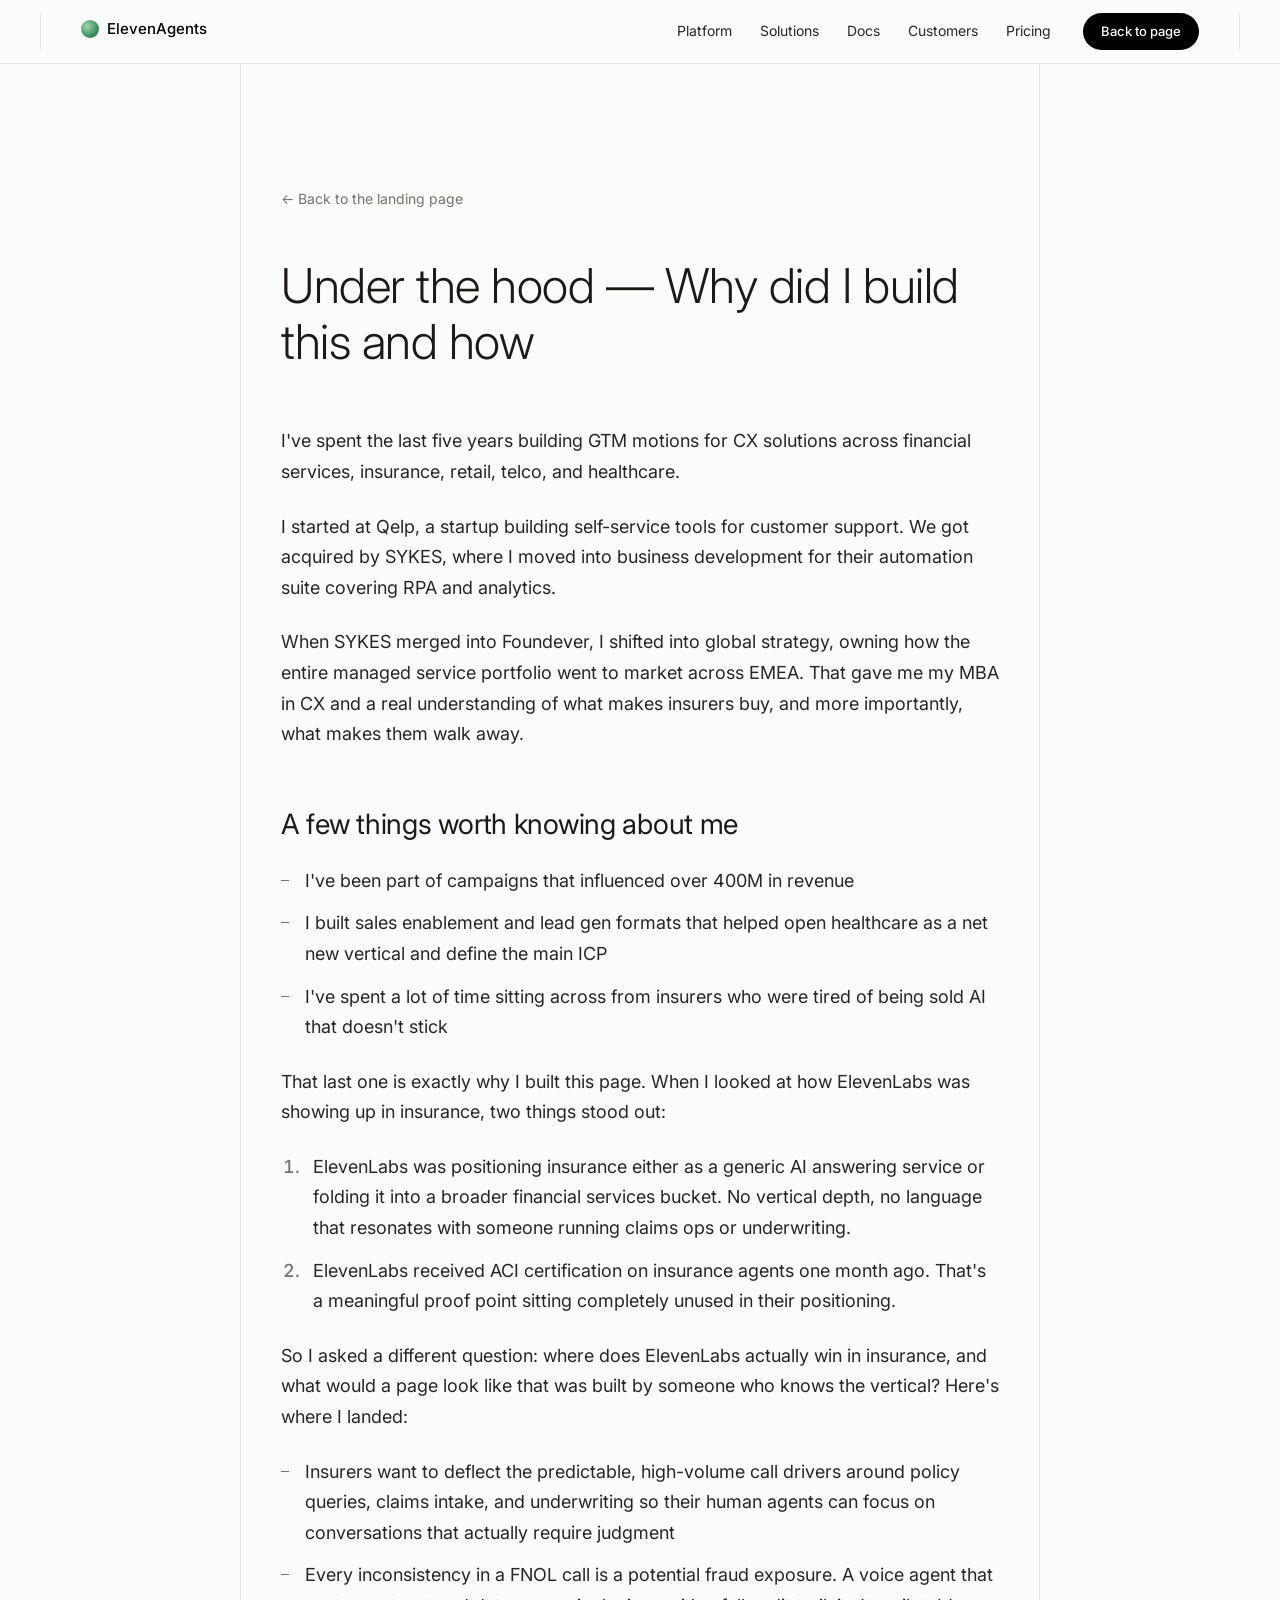
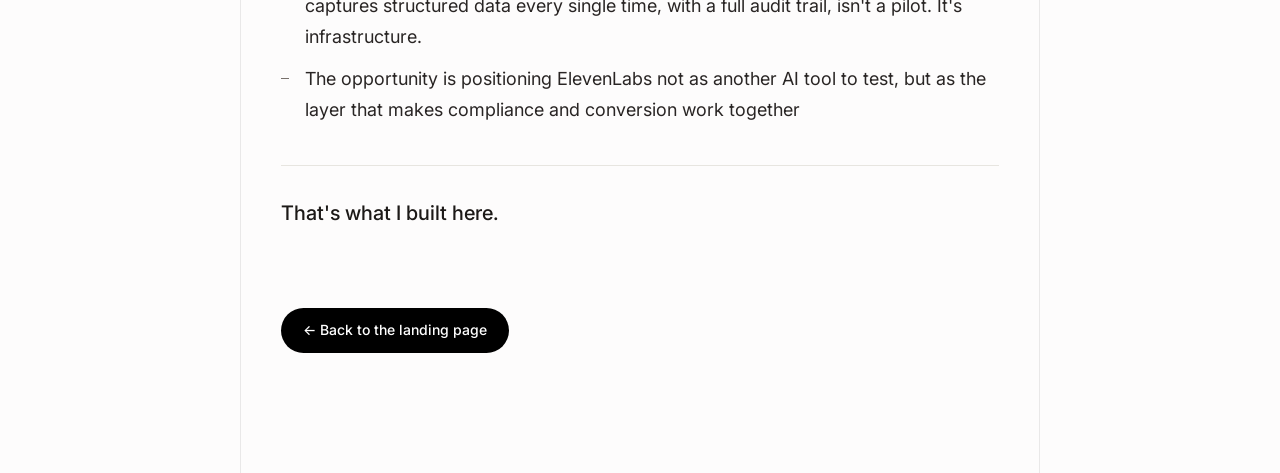
==== under-the-hood.html @ 71e11a0e "Add "See how I built this" CTA and under-the-hood article page - New hero widget CTA linking to unde" ====
<!DOCTYPE html>
<html lang="en">
<head>
  <meta charset="UTF-8">
  <meta name="viewport" content="width=device-width, initial-scale=1.0">
  <title>Under the hood — Why did I build this and how</title>
  <meta name="description" content="Why I built an ElevenLabs landing page for insurance, and what I learned after five years selling CX solutions to carriers.">
  <link rel="preconnect" href="https://fonts.googleapis.com">
  <link rel="preconnect" href="https://fonts.gstatic.com" crossorigin>
  <link href="https://fonts.googleapis.com/css2?family=Inter:wght@400;500;600;700&display=swap" rel="stylesheet">
  <style>
    @font-face { font-family: Waldenburg; src: url("https://eleven-public-cdn.elevenlabs.io/marketing_website/_next/static/chunks/src/app/_ui/fonts/waldenburg/KMR-Waldenburg-Buch-latin.1f7863d3c4317f3d.woff2") format("woff2"); font-weight: 300; font-style: normal; font-display: swap; }
    @font-face { font-family: Waldenburg; src: url("https://eleven-public-cdn.elevenlabs.io/marketing_website/_next/static/chunks/src/app/_ui/fonts/waldenburg/KMR-Waldenburg-Normal-latin.47fcefe5bf77b4e5.woff2") format("woff2"); font-weight: 400; font-style: normal; font-display: swap; }
    @font-face { font-family: Waldenburg; src: url("https://eleven-public-cdn.elevenlabs.io/marketing_website/_next/static/chunks/src/app/_ui/fonts/waldenburg/KMR-Waldenburg-Fett-latin.e6b0db8ee0a63897.woff2") format("woff2"); font-weight: 700; font-style: normal; font-display: swap; }
  </style>
  <link rel="stylesheet" href="styles.css">
</head>
<body>

  <!-- ===== HEADER ===== -->
  <header class="site-header">
    <div class="container">
      <div class="header-left">
        <a href="index.html" class="logo">
          <span class="logo-dot"></span>
          ElevenAgents
        </a>
      </div>
      <div class="header-right">
        <nav class="nav-links">
          <a href="index.html#value-props">Platform</a>
          <a href="index.html#workflows">Solutions</a>
          <a href="index.html#security">Docs</a>
          <a href="index.html#faq">Customers</a>
          <a href="index.html#get-started">Pricing</a>
        </nav>
        <a href="index.html" class="btn btn-primary btn-nav">Back to page</a>
      </div>
    </div>
  </header>

  <!-- ===== ARTICLE ===== -->
  <section class="article-section">
    <div class="container">
      <a href="index.html" class="article-back">← Back to the landing page</a>
      <h1 class="article-title">Under the hood — Why did I build this and how</h1>

      <div class="article-body">
        <p>I've spent the last five years building GTM motions for CX solutions across financial services, insurance, retail, telco, and healthcare.</p>

        <p>I started at Qelp, a startup building self-service tools for customer support. We got acquired by SYKES, where I moved into business development for their automation suite covering RPA and analytics.</p>

        <p>When SYKES merged into Foundever, I shifted into global strategy, owning how the entire managed service portfolio went to market across EMEA. That gave me my MBA in CX and a real understanding of what makes insurers buy, and more importantly, what makes them walk away.</p>

        <h2 class="article-h2">A few things worth knowing about me</h2>

        <ul class="article-list">
          <li>I've been part of campaigns that influenced over 400M in revenue</li>
          <li>I built sales enablement and lead gen formats that helped open healthcare as a net new vertical and define the main ICP</li>
          <li>I've spent a lot of time sitting across from insurers who were tired of being sold AI that doesn't stick</li>
        </ul>

        <p>That last one is exactly why I built this page. When I looked at how ElevenLabs was showing up in insurance, two things stood out:</p>

        <ol class="article-list article-list-ordered">
          <li>ElevenLabs was positioning insurance either as a generic AI answering service or folding it into a broader financial services bucket. No vertical depth, no language that resonates with someone running claims ops or underwriting.</li>
          <li>ElevenLabs received ACI certification on insurance agents one month ago. That's a meaningful proof point sitting completely unused in their positioning.</li>
        </ol>

        <p>So I asked a different question: where does ElevenLabs actually win in insurance, and what would a page look like that was built by someone who knows the vertical? Here's where I landed:</p>

        <ul class="article-list">
          <li>Insurers want to deflect the predictable, high-volume call drivers around policy queries, claims intake, and underwriting so their human agents can focus on conversations that actually require judgment</li>
          <li>Every inconsistency in a FNOL call is a potential fraud exposure. A voice agent that captures structured data every single time, with a full audit trail, isn't a pilot. It's infrastructure.</li>
          <li>The opportunity is positioning ElevenLabs not as another AI tool to test, but as the layer that makes compliance and conversion work together</li>
        </ul>

        <p class="article-closer">That's what I built here.</p>
      </div>

      <div class="article-footer-cta">
        <a href="index.html" class="btn btn-primary">← Back to the landing page</a>
      </div>
    </div>
  </section>

</body>
</html>
---- styles.css ----
/* ===== ELEVENLABS DESIGN TOKENS ===== */
:root {
  --el-black: #000000;
  --el-white: #FFFFFF;
  --el-eggshell: #FDFCFC;
  --el-beige: #F5F1EA;
  --el-beige-2: #EDE8DE;
  --el-gray-50: #FAFAFA;
  --el-gray-100: #F5F5F5;
  --el-gray-200: #E7E5E0;
  --el-gray-300: #D4D4D0;
  --el-gray-400: #A8A29E;
  --el-gray-500: #78716C;
  --el-gray-600: #57534E;
  --el-gray-700: #44403C;
  --el-gray-800: #292524;
  --el-gray-900: #1C1917;
  --el-border: #E7E5E0;
  --el-radius-sm: 8px;
  --el-radius-md: 12px;
  --el-radius-lg: 20px;
  --el-radius-pill: 9999px;
  --el-max-width: 1200px;
  --el-font: 'Inter', system-ui, -apple-system, sans-serif;
  --el-font-heading: 'Waldenburg', 'Inter', system-ui, sans-serif;
  --el-placeholder-bg: rgba(255, 220, 50, 0.28);
}

/* ===== RESET & BASE ===== */
*, *::before, *::after { box-sizing: border-box; margin: 0; padding: 0; }
html { scroll-behavior: smooth; }

body {
  font-family: var(--el-font);
  font-size: 18px;
  line-height: 1.6;
  font-weight: 400;
  color: var(--el-gray-900);
  background: var(--el-eggshell);
  -webkit-font-smoothing: antialiased;
  -moz-osx-font-smoothing: grayscale;
  position: relative;
}

img { max-width: 100%; display: block; }
a { color: inherit; text-decoration: none; }
ul { list-style: none; }

.container {
  max-width: var(--el-max-width);
  margin: 0 auto;
  padding: 0 40px;
  border-left: 1px solid rgba(0, 0, 0, 0.08);
  border-right: 1px solid rgba(0, 0, 0, 0.08);
}

/* ===== PLACEHOLDER MARKERS ===== */
.placeholder {
  background: var(--el-placeholder-bg);
  border-radius: 2px;
  padding: 0 3px;
}

/* ===== TYPOGRAPHY ===== */
h1, h2 {
  font-family: var(--el-font-heading);
  color: var(--el-gray-900);
  letter-spacing: -0.01em;
}
h1 { font-size: 36px; line-height: 42px; font-weight: 300; }
h2 { font-size: 36px; line-height: 42px; font-weight: 300; }
h3 { font-family: var(--el-font); font-size: 17px; font-weight: 500; line-height: 24px; color: var(--el-gray-900); }
h4 { font-family: var(--el-font); font-size: 16px; font-weight: 500; line-height: 22px; color: var(--el-gray-900); }

.section-label {
  display: block;
  font-size: 14px;
  font-weight: 400;
  color: var(--el-gray-500);
  margin-bottom: 24px;
}

/* ===== SPLIT HEADERS (heading left / description right) ===== */
.split-header {
  display: grid;
  grid-template-columns: 1fr 1fr;
  gap: 64px;
  align-items: start;
  margin-bottom: 64px;
}
.split-header h2 { max-width: 520px; }
.split-header p {
  font-size: 15px;
  line-height: 22px;
  color: var(--el-gray-600);
  max-width: 440px;
  padding-top: 12px;
}

/* ===== DIVIDERS ===== */
.divider {
  height: 1px;
  background: var(--el-border);
  margin: 0 calc(50% - 50vw) 48px;
  width: 100vw;
}
.divider-bottom {
  margin: 48px calc(50% - 50vw) 0;
}

/* ===== THREE-COLUMN WITH VERTICAL DIVIDERS ===== */
.three-col-dividers {
  display: grid;
  grid-template-columns: repeat(3, 1fr);
  gap: 0;
  position: relative;
}
.three-col-dividers .col-item {
  padding: 0 40px;
  position: relative;
}
.three-col-dividers .col-item:first-child { padding-left: 0; }
.three-col-dividers .col-item:last-child { padding-right: 0; }
.three-col-dividers .col-item + .col-item::before {
  content: '';
  position: absolute;
  left: 0;
  top: 0;
  bottom: 0;
  width: 1px;
  background: var(--el-border);
}
.col-icon {
  width: 56px;
  height: 56px;
  border: 1px solid var(--el-border);
  border-radius: 10px;
  display: flex;
  align-items: center;
  justify-content: center;
  margin-bottom: 80px;
  background: var(--el-white);
}
.col-icon svg { width: 26px; height: 26px; color: var(--el-gray-800); }
.col-item h3 { margin-bottom: 10px; }
.col-item p {
  font-size: 14px;
  line-height: 21px;
  color: var(--el-gray-500);
  max-width: 280px;
}

/* ===== BUTTONS ===== */
.btn {
  display: inline-flex;
  align-items: center;
  justify-content: center;
  gap: 8px;
  font-family: var(--el-font);
  font-size: 14px;
  font-weight: 500;
  border: none;
  border-radius: var(--el-radius-pill);
  padding: 11px 22px;
  cursor: pointer;
  transition: all 0.2s ease;
  white-space: nowrap;
}
.btn-primary { background: var(--el-black); color: var(--el-white); }
.btn-primary:hover { background: var(--el-gray-800); }
.btn-outline {
  background: transparent;
  color: var(--el-gray-900);
  border: 1px solid var(--el-gray-300);
}
.btn-outline:hover { border-color: var(--el-gray-900); }
.btn-nav { padding: 8px 18px; font-size: 13px; }

/* ===== HEADER / NAV ===== */
.site-header {
  position: sticky;
  top: 0;
  z-index: 100;
  height: 64px;
  background: rgba(253, 252, 252, 0.85);
  backdrop-filter: blur(16px);
  -webkit-backdrop-filter: blur(16px);
  border-bottom: 1px solid var(--el-border);
  display: flex;
  align-items: center;
}
.site-header .container {
  display: flex;
  align-items: center;
  justify-content: space-between;
  width: 100%;
}
.logo {
  display: inline-flex;
  align-items: center;
  gap: 8px;
  font-family: var(--el-font);
  font-size: 15px;
  font-weight: 500;
  color: var(--el-black);
}
.logo-dot {
  width: 18px;
  height: 18px;
  border-radius: 50%;
  background: radial-gradient(circle at 35% 35%, #a5d6a7 0%, #4c9f70 50%, #1b5e20 100%);
  display: inline-block;
}
.header-right {
  display: flex;
  align-items: center;
  gap: 32px;
}
.nav-links { display: flex; gap: 28px; }
.nav-links a {
  font-size: 14px;
  font-weight: 400;
  color: var(--el-gray-800);
  transition: color 0.2s;
}
.nav-links a:hover { color: var(--el-black); }

/* ===== HERO ===== */
.hero {
  background: var(--el-eggshell);
  overflow: hidden;
  position: relative;
}
.hero > .container { padding-top: 120px; padding-bottom: 96px; }
.hero-inner {
  display: grid;
  grid-template-columns: 1fr 1fr;
  gap: 0;
  align-items: stretch;
  min-height: 560px;
}
.hero-content {
  display: flex;
  flex-direction: column;
  justify-content: flex-end;
  padding: 60px 48px 60px 0;
  max-width: 560px;
}
.hero h1 { margin-bottom: 16px; }
.hero p {
  font-size: 16px;
  line-height: 1.6;
  color: var(--el-gray-900);
  margin-bottom: 28px;
  max-width: 440px;
}
.hero-ctas { display: flex; gap: 10px; }

/* Hero visual panel with beige bg */
.hero-visual {
  background: var(--el-beige);
  border-radius: 0;
  margin-left: 0;
  display: flex;
  align-items: center;
  justify-content: flex-end;
  position: relative;
}
.hero-widget {
  display: flex;
  flex-direction: column;
  align-items: center;
  gap: 32px;
  width: 100%;
  padding: 40px;
}
.widget-toggle {
  display: inline-flex;
  background: rgba(255,255,255,0.5);
  border-radius: var(--el-radius-pill);
  padding: 4px;
  align-self: center;
}
.toggle-option {
  padding: 6px 18px;
  font-size: 13px;
  font-weight: 500;
  color: var(--el-gray-600);
  border-radius: var(--el-radius-pill);
  cursor: pointer;
}
.toggle-option.active {
  background: var(--el-white);
  color: var(--el-black);
  box-shadow: 0 1px 3px rgba(0,0,0,0.08);
}

/* Animated sphere */
.sphere {
  width: 280px;
  height: 280px;
  border-radius: 50%;
  background: radial-gradient(circle at 30% 30%,
    #b3e5fc 0%,
    #4fc3f7 15%,
    #4dabf5 30%,
    #388e7f 50%,
    #2e7d32 70%,
    #1b4620 100%
  );
  box-shadow:
    0 10px 60px rgba(46, 125, 50, 0.15),
    inset 0 -16px 40px rgba(0,0,0,0.2);
  animation: sphere-float 6s ease-in-out infinite;
  position: relative;
}
.sphere.small { width: 100px; height: 100px; }
.sphere::after {
  content: '';
  position: absolute;
  top: 12%;
  left: 18%;
  width: 32%;
  height: 22%;
  background: radial-gradient(ellipse, rgba(255,255,255,0.45) 0%, transparent 70%);
  border-radius: 50%;
  transform: rotate(-20deg);
}
@keyframes sphere-float {
  0%, 100% { transform: translateY(0); }
  50% { transform: translateY(-10px); }
}

.widget-actions {
  display: flex;
  gap: 32px;
}
.widget-cta {
  margin-top: 8px;
  background: rgba(255, 255, 255, 0.85);
  backdrop-filter: blur(8px);
  -webkit-backdrop-filter: blur(8px);
  border: 1px solid rgba(0, 0, 0, 0.08);
  color: var(--el-gray-900);
  font-size: 13px;
  font-weight: 500;
  padding: 10px 20px;
  transition: background 0.2s, transform 0.15s;
}
.widget-cta:hover {
  background: var(--el-white);
  transform: translateY(-1px);
}

/* ===== ARTICLE PAGE ===== */
.article-section {
  background: var(--el-eggshell);
}
.article-section > .container {
  padding-top: 120px;
  padding-bottom: 120px;
  max-width: 800px;
}
.article-back {
  display: inline-block;
  font-size: 14px;
  color: var(--el-gray-500);
  margin-bottom: 48px;
  transition: color 0.2s;
}
.article-back:hover { color: var(--el-gray-900); }
.article-title {
  font-size: 48px;
  line-height: 56px;
  font-weight: 300;
  letter-spacing: -0.01em;
  margin-bottom: 56px;
  max-width: 720px;
}
.article-body {
  font-size: 18px;
  line-height: 1.7;
  color: var(--el-gray-800);
}
.article-body p {
  margin-bottom: 24px;
}
.article-h2 {
  font-size: 28px;
  line-height: 36px;
  font-weight: 400;
  margin-top: 56px;
  margin-bottom: 24px;
  color: var(--el-gray-900);
}
.article-list {
  margin: 0 0 24px;
  padding-left: 24px;
}
.article-list li {
  margin-bottom: 12px;
  position: relative;
  padding-left: 4px;
}
.article-list:not(.article-list-ordered) {
  list-style: none;
  padding-left: 0;
}
.article-list:not(.article-list-ordered) li {
  padding-left: 24px;
}
.article-list:not(.article-list-ordered) li::before {
  content: '';
  position: absolute;
  left: 0;
  top: 14px;
  width: 8px;
  height: 1px;
  background: var(--el-gray-500);
}
.article-list-ordered {
  list-style: decimal;
  padding-left: 24px;
}
.article-list-ordered li {
  padding-left: 8px;
}
.article-list-ordered li::marker {
  color: var(--el-gray-500);
  font-weight: 500;
}
.article-closer {
  font-size: 20px;
  line-height: 30px;
  color: var(--el-gray-900);
  font-weight: 500;
  margin-top: 40px;
  padding-top: 32px;
  border-top: 1px solid var(--el-border);
}
.article-footer-cta {
  margin-top: 80px;
  display: flex;
  justify-content: flex-start;
}

@media (max-width: 768px) {
  .article-section > .container { padding-top: 64px; padding-bottom: 64px; }
  .article-title { font-size: 32px; line-height: 38px; margin-bottom: 32px; }
  .article-body { font-size: 16px; }
  .article-h2 { font-size: 22px; line-height: 28px; margin-top: 40px; }
}
.widget-action {
  display: flex;
  flex-direction: column;
  align-items: center;
  gap: 6px;
  font-size: 12px;
  color: var(--el-gray-700);
}
.widget-action-icon {
  width: 44px;
  height: 44px;
  border-radius: 50%;
  background: var(--el-black);
  color: var(--el-white);
  display: flex;
  align-items: center;
  justify-content: center;
}
.widget-action-icon svg { width: 18px; height: 18px; }
.widget-action-icon.outline {
  background: var(--el-white);
  color: var(--el-black);
  border: 1px solid var(--el-gray-300);
}

/* ===== HERO TABS ===== */
.hero-tabs {
  display: flex;
  justify-content: center;
  gap: 32px;
  padding: 32px 0 8px;
  border-top: 1px solid var(--el-border);
  margin-top: 40px;
}
.hero-tab {
  font-size: 13px;
  font-weight: 500;
  color: var(--el-gray-500);
  padding: 6px 4px;
  border-bottom: 1px solid transparent;
  transition: all 0.2s;
}
.hero-tab.active,
.hero-tab:hover {
  color: var(--el-gray-900);
  border-bottom-color: var(--el-gray-900);
}

/* ===== 4-COLUMN PLATFORM GRID ===== */
.four-col-grid {
  display: grid;
  grid-template-columns: repeat(4, 1fr);
  gap: 0;
  position: relative;
}
.four-col-grid .col-item {
  padding: 32px 28px 0 28px;
  position: relative;
}
.four-col-grid .col-item:first-child { padding-left: 0; }
.four-col-grid .col-item:last-child { padding-right: 0; }
.four-col-grid .col-item::before {
  content: '';
  position: absolute;
  top: 0;
  left: 0;
  right: 0;
  height: 1px;
  background: var(--el-gray-900);
}
.four-col-grid .col-item:first-child::before { left: 0; }
.four-col-grid .col-item:last-child::before { right: 0; }
.four-col-grid .col-item h3 { margin-bottom: 10px; font-size: 16px; }
.four-col-grid .col-item p {
  font-size: 13px;
  line-height: 20px;
  color: var(--el-gray-500);
  max-width: none;
}
.platform-cards .col-item p { max-width: none; font-size: 14px; line-height: 22px; }
.platform-cards .col-item h3 { font-size: 18px; }
.platform-cards.four-col-grid { grid-template-columns: repeat(3, 1fr); }

/* ===== LOGO BAR ===== */
.logo-bar {
  background: var(--el-eggshell);
}
.logo-bar > .container { padding-top: 80px; padding-bottom: 80px; }
.logo-bar-inner {
  display: grid;
  grid-template-columns: repeat(auto-fit, minmax(180px, 1fr));
  gap: 16px;
  align-items: center;
}
.logo-placeholder {
  min-width: 180px;
  height: 48px;
  background: transparent;
  display: flex;
  align-items: center;
  justify-content: center;
  font-size: 12px;
  color: var(--el-gray-400);
  font-weight: 500;
  letter-spacing: 0.08em;
  text-transform: uppercase;
}
.logo-placeholder img {
  max-height: 32px;
  width: auto;
  filter: grayscale(100%) opacity(0.55);
}

/* ===== VALUE PROPS ===== */
.value-props {
  background: var(--el-eggshell);
}
.value-props > .container { padding-top: 100px; padding-bottom: 100px; }
.value-props .split-header h2 {
  font-size: 36px;
  line-height: 42px;
}

/* ===== CONVERSATIONAL AGENTS ===== */
.agents {
  background: var(--el-eggshell);
}
.agents > .container { padding-top: 100px; padding-bottom: 100px; }
.agents .split-header { margin-bottom: 80px; }

.agents-inner {
  display: grid;
  grid-template-columns: 1fr 1fr;
  gap: 64px;
  align-items: start;
}
.agents-tabs { display: flex; flex-direction: column; gap: 4px; }
.agent-tab {
  padding: 14px 0;
  cursor: pointer;
  transition: all 0.2s;
}
.agent-tab h4 {
  color: var(--el-gray-400);
  transition: color 0.2s;
  font-weight: 500;
  font-size: 17px;
}
.agent-tab.active h4 { color: var(--el-gray-900); }
.agent-tab-body {
  max-height: 0;
  overflow: hidden;
  opacity: 0;
  transition: max-height 0.4s ease, opacity 0.3s ease, margin 0.3s ease;
}
.agent-tab.active .agent-tab-body {
  max-height: 200px;
  opacity: 1;
  margin-top: 10px;
}
.agent-tab-body p {
  font-size: 14px;
  line-height: 21px;
  color: var(--el-gray-500);
  max-width: 380px;
}

.agents-visual {
  background: var(--el-beige);
  border-radius: var(--el-radius-lg);
  padding: 40px;
  min-height: 420px;
  display: flex;
  align-items: flex-start;
  justify-content: center;
}

/* Chat mockup */
.chat-mockup {
  background: var(--el-white);
  border-radius: 20px;
  padding: 28px 24px;
  width: 100%;
  max-width: 360px;
  box-shadow: 0 1px 2px rgba(0,0,0,0.04);
  display: flex;
  flex-direction: column;
  gap: 14px;
}
.chat-mockup.small { max-width: 100%; padding: 24px 20px; gap: 12px; }
.chat-panel { display: none; flex-direction: column; gap: 14px; }
.chat-panel.active { display: flex; }
.chat-header {
  display: flex;
  align-items: center;
  gap: 12px;
  margin-bottom: 8px;
}
.chat-avatar {
  width: 28px;
  height: 28px;
  border-radius: 50%;
  background: radial-gradient(circle at 35% 35%, #a5d6a7 0%, #4c9f70 50%, #1b5e20 100%);
}
.chat-name {
  font-size: 14px;
  font-weight: 500;
  color: var(--el-gray-900);
}
.chat-bubble {
  font-size: 14px;
  line-height: 20px;
  padding: 12px 16px;
  border-radius: 16px;
  max-width: 85%;
}
.chat-bubble.agent {
  background: var(--el-beige);
  color: var(--el-gray-900);
}
.chat-bubble.user {
  background: var(--el-gray-100);
  color: var(--el-gray-900);
  margin-left: auto;
}
.chat-status {
  display: inline-flex;
  align-items: center;
  gap: 6px;
  font-size: 12px;
  color: var(--el-gray-600);
  background: var(--el-beige);
  padding: 6px 12px;
  border-radius: var(--el-radius-pill);
  margin-top: 4px;
}

/* ===== STATS STRIP ===== */
.stats-strip {
  text-align: center;
  background: var(--el-eggshell);
}
.stats-strip > .container { padding-top: 120px; padding-bottom: 120px; }
.stats-number {
  font-family: var(--el-font-heading);
  font-size: 224px;
  font-weight: 500;
  line-height: 1;
  margin: 0;
  letter-spacing: -0.02em;
  background-image: linear-gradient(rgb(235, 229, 231) 7%, rgba(235, 229, 231, 0.2) 100%);
  -webkit-background-clip: text;
  background-clip: text;
  -webkit-text-fill-color: transparent;
  color: transparent;
}
.stats-strip .stats-label {
  font-family: var(--el-font-heading);
  font-size: 36px;
  font-weight: 300;
  line-height: 43px;
  letter-spacing: -0.01em;
  text-transform: none;
  color: #000;
  margin: -56px auto 0;
  max-width: 576px;
  position: relative;
}

/* ===== PLATFORM SECTION ===== */
.platform {
  background: var(--el-eggshell);
}
.platform > .container { padding-top: 100px; padding-bottom: 100px; }
.platform-visual {
  margin-bottom: 48px;
}
.platform-frame {
  position: relative;
  border-radius: 24px;
  background: var(--el-beige);
  padding: 40px 40px 0;
  overflow: hidden;
  aspect-ratio: 11 / 6;
  box-shadow: inset 0 0 0 1px rgba(0,0,0,.06);
}
.visual-placeholder {
  font-size: 14px;
  color: var(--el-gray-400);
  font-weight: 500;
}

/* ===== WORKFLOW & VOICE CLUSTERS ===== */
.workflows, .voice-capabilities {
  background: var(--el-eggshell);
}
.workflows > .container,
.voice-capabilities > .container { padding-top: 100px; padding-bottom: 100px; }

/* ===== SECURITY ===== */
.security {
  background: var(--el-eggshell);
}
.security > .container { padding-top: 100px; padding-bottom: 100px; }
.security h2 { max-width: 540px; margin-bottom: 56px; }
.security-heading-box {
  margin-bottom: 80px;
}
.security-heading-box h2 {
  max-width: 640px;
  margin: 0;
}
.security-inner {
  display: grid;
  grid-template-columns: 1fr 1fr;
  gap: 64px;
  align-items: start;
}
.security-content { display: flex; flex-direction: column; gap: 0; }
.security-item {
  border-top: 1px solid var(--el-border);
  padding: 20px 0;
  cursor: pointer;
}
.security-item:last-child { border-bottom: 1px solid var(--el-border); }
.security-item-header {
  display: flex;
  align-items: center;
  gap: 10px;
}
.security-item-header svg { color: var(--el-gray-700); flex-shrink: 0; }
.security-item-body {
  max-height: 0;
  overflow: hidden;
  opacity: 0;
  transition: max-height 0.3s ease, opacity 0.3s ease, margin 0.3s ease;
}
.security-item.active .security-item-body {
  max-height: 200px;
  opacity: 1;
  margin-top: 12px;
}
.security-item-body p {
  font-size: 14px;
  line-height: 21px;
  color: var(--el-gray-500);
  padding-left: 28px;
}
.security-badges {
  display: grid;
  grid-template-columns: 1fr 1fr;
  gap: 24px;
}
.badge-item {
  background: var(--el-beige);
  border-radius: var(--el-radius-md);
  padding: 40px 20px;
  display: flex;
  flex-direction: column;
  align-items: center;
  justify-content: center;
  gap: 16px;
  aspect-ratio: 1;
}
.badge-icon {
  width: 64px;
  height: 64px;
  display: flex;
  align-items: center;
  justify-content: center;
}
.badge-icon svg { width: 100%; height: 100%; color: var(--el-gray-600); }
.badge-item span {
  font-size: 12px;
  color: var(--el-gray-500);
  font-weight: 400;
}

/* ===== GET STARTED ===== */
.get-started {
  background: var(--el-eggshell);
}
.get-started > .container { padding-top: 96px; padding-bottom: 96px; }
.get-started h2 { margin-bottom: 64px; text-align: center; }
.cta-split {
  display: grid;
  grid-template-columns: 1fr 1px 1fr;
  gap: 0;
  text-align: left;
  position: relative;
}
.cta-split::before {
  content: '';
  grid-column: 2;
  grid-row: 1;
  background: rgba(0, 0, 0, 0.05);
  justify-self: stretch;
}
.cta-col {
  padding: 48px;
  text-align: left;
  display: flex;
  flex-direction: column;
  align-items: flex-start;
}
.cta-col:first-child { grid-column: 1; padding-left: 0; }
.cta-col:last-child { grid-column: 3; padding-right: 0; }
.cta-col h3 { font-size: 20px; font-weight: 500; margin-bottom: 8px; color: #000; }
.cta-col > p {
  font-size: 16px;
  line-height: 1.6;
  color: var(--el-gray-600);
  margin-bottom: 24px;
  max-width: 420px;
}
.cta-buttons { display: flex; gap: 10px; }
.cta-visual { margin-top: 40px; }
.code-mockup {
  background: var(--el-white);
  border-radius: var(--el-radius-md);
  padding: 24px;
  font-family: 'SF Mono', Menlo, monospace;
  font-size: 12px;
  line-height: 18px;
  color: var(--el-gray-700);
  border: 1px solid var(--el-border);
  overflow-x: auto;
}
.code-kw { color: #c084fc; }
.code-str { color: #f472b6; }
.code-fn { color: #60a5fa; }

/* ===== FAQ ===== */
.faq {
  background: var(--el-eggshell);
}
.faq > .container { padding-top: 100px; padding-bottom: 100px; }
.faq h2 { margin-bottom: 56px; }
.faq-list { }
.faq-item { }
.faq-question {
  display: flex;
  align-items: center;
  justify-content: space-between;
  padding: 22px 0;
  cursor: pointer;
  transition: color 0.2s;
  gap: 16px;
  border-bottom: 1px dashed var(--el-border);
}
.faq-question:hover { color: var(--el-black); }
.faq-question h4 {
  font-weight: 400;
  font-size: 15px;
  color: var(--el-gray-900);
  flex: 1;
}
.faq-toggle {
  font-size: 18px;
  color: var(--el-gray-600);
  width: 24px;
  text-align: center;
  flex-shrink: 0;
  transition: transform 0.3s ease;
  display: inline-block;
}
.faq-item.active .faq-toggle { transform: rotate(45deg); }
.faq-answer {
  max-height: 0;
  overflow: hidden;
  opacity: 0;
  transition: max-height 0.4s ease, opacity 0.3s ease, padding 0.3s ease;
}
.faq-item.active .faq-answer { max-height: 300px; opacity: 1; padding: 16px 0 20px; }
.faq-answer p {
  font-size: 14px;
  line-height: 21px;
  color: var(--el-gray-500);
  max-width: 700px;
}

/* ===== SHOWCASE ===== */
.showcase {
  background: var(--el-eggshell);
}
.showcase > .container { padding-top: 80px; padding-bottom: 80px; }
.showcase-heading { margin-bottom: 48px; }
.showcase-grid {
  display: grid;
  grid-template-columns: repeat(4, 1fr);
  gap: 20px;
}
.showcase-card { }
.showcase-thumb {
  background: var(--el-beige);
  border-radius: var(--el-radius-lg);
  aspect-ratio: 1.2/1;
  display: flex;
  align-items: center;
  justify-content: center;
  margin-bottom: 20px;
  overflow: hidden;
}
.showcase-card h4 { margin-bottom: 8px; font-size: 15px; font-weight: 500; }
.showcase-card p {
  font-size: 13px;
  line-height: 19px;
  color: var(--el-gray-500);
}

/* ===== PRE-FOOTER CTA ===== */
.prefooter-cta {
  background: var(--el-eggshell);
}
.prefooter-cta > .container { padding-top: 96px; padding-bottom: 96px; }
.prefooter-inner {
  display: flex;
  align-items: center;
  justify-content: space-between;
  gap: 40px;
}
.prefooter-inner h2 {
  font-size: 36px;
  line-height: 42px;
  max-width: 480px;
}
.prefooter-buttons { display: flex; gap: 10px; }

/* ===== FOOTER ===== */
.site-footer {
  background: var(--el-eggshell);
  padding: 64px 0 32px;
  color: var(--el-gray-600);
}
.footer-top {
  display: grid;
  grid-template-columns: 1fr 3fr;
  gap: 64px;
  padding-bottom: 48px;
  border-bottom: 1px solid var(--el-border);
}
.footer-brand { }
.footer-logo {
  display: block;
  font-family: var(--el-font-heading);
  font-size: 20px;
  font-weight: 700;
  color: var(--el-black);
  margin-bottom: 16px;
}
.footer-lang {
  display: inline-flex;
  align-items: center;
  gap: 6px;
  font-size: 13px;
  color: var(--el-gray-600);
}
.footer-columns {
  display: grid;
  grid-template-columns: repeat(4, 1fr);
  gap: 32px;
}
.footer-col h4 {
  color: var(--el-gray-400);
  font-size: 13px;
  font-weight: 400;
  margin-bottom: 16px;
}
.footer-col a {
  display: block;
  font-size: 14px;
  color: var(--el-gray-900);
  padding: 5px 0;
  transition: color 0.2s;
}
.footer-col a:hover { color: var(--el-gray-500); }
.footer-bottom {
  padding-top: 24px;
  display: flex;
  justify-content: space-between;
  align-items: center;
}
.footer-copyright { font-size: 12px; color: var(--el-gray-400); }
.footer-legal { display: flex; gap: 24px; }
.footer-legal a { font-size: 12px; color: var(--el-gray-400); }
.footer-legal a:hover { color: var(--el-gray-700); }

/* ===== RESPONSIVE ===== */
@media (max-width: 900px) {
  h1 { font-size: 34px; line-height: 40px; }
  h2 { font-size: 30px; line-height: 36px; }
  .container { padding: 0 24px; }
  .nav-links { display: none; }

  .split-header { grid-template-columns: 1fr; gap: 20px; margin-bottom: 40px; }
  .split-header h2 { max-width: 100%; }

  .hero-inner { grid-template-columns: 1fr; min-height: auto; }
  .hero-content { padding: 40px 0; }
  .hero-visual { min-height: 420px; }

  .logo-bar-inner { flex-wrap: wrap; gap: 16px; }
  .logo-placeholder { flex: 0 0 calc(50% - 8px); }

  .three-col-dividers { grid-template-columns: 1fr; gap: 40px; }
  .three-col-dividers .col-item { padding: 0; }
  .three-col-dividers .col-item + .col-item::before { display: none; }
  .col-icon { margin-bottom: 24px; }

  .agents-inner { grid-template-columns: 1fr; gap: 32px; }
  .stats-number { font-size: 80px; }
  .stats-strip .stats-label { font-size: 22px; line-height: 28px; margin-top: -8px; }

  .security-inner { grid-template-columns: 1fr; gap: 40px; }

  .cta-split { grid-template-columns: 1fr; gap: 40px; }
  .cta-col { padding: 0; }
  .cta-col + .cta-col::before { display: none; }

  .showcase-grid { grid-template-columns: repeat(2, 1fr); }
  .four-col-grid { grid-template-columns: 1fr; gap: 32px; }
  .four-col-grid .col-item { padding: 24px 0 0 0; }
  .hero-tabs { flex-wrap: wrap; gap: 16px; justify-content: flex-start; }

  .prefooter-inner { flex-direction: column; align-items: flex-start; gap: 24px; }

  .footer-top { grid-template-columns: 1fr; gap: 32px; }
  .footer-columns { grid-template-columns: repeat(2, 1fr); }
  .footer-bottom { flex-direction: column; gap: 12px; }
}

/* ===== PLATFORM DYNAMIC ===== */
.platform-slide {
  position: absolute;
  inset: 40px 40px 0 40px;
  opacity: 0;
  transition: opacity .6s ease;
  pointer-events: none;
}
.platform-slide.active { opacity: 1; pointer-events: auto; }
.platform-slide img {
  width: 100%;
  height: 100%;
  object-fit: cover;
  object-position: top center;
  border-radius: 16px 16px 0 0;
  display: block;
}

.platform-card {
  position: relative;
  text-align: left; font: inherit; color: inherit;
  background: transparent; border: none; cursor: pointer;
  padding: 24px 20px 28px; border-top: 1px solid var(--el-border);
  opacity: .55; transition: opacity .3s ease;
}
.platform-card.active { opacity: 1; }
.platform-card:hover { opacity: .85; }
.platform-card.active:hover { opacity: 1; }
.card-progress {
  position: absolute; top: -1px; left: 0; right: 0;
  height: 1px; background: transparent; overflow: hidden;
}
.card-progress span {
  display: block; height: 100%; width: 0;
  background: var(--el-black);
}
.platform-card.active .card-progress span {
  animation: cardProgress 6s linear forwards;
}
@keyframes cardProgress {
  from { width: 0; }
  to { width: 100%; }
}

/* ===== MOBILE RESPONSIVE (<=768) ===== */
@media (max-width: 768px) {
  html, body { overflow-x: hidden; }
  body::before, body::after { display: none; }

  .container { padding: 0 20px; }
  section { padding: 64px 0 !important; }

  h1 { font-size: 32px; line-height: 38px; }
  h2 { font-size: 26px; line-height: 32px; }
  h3 { font-size: 18px; line-height: 24px; }
  p  { font-size: 15px; line-height: 22px; }

  /* Nav */
  .nav-links, .nav-cta .btn-ghost { display: none; }
  .header-inner { padding: 14px 0; }

  /* Hero */
  .hero { padding: 48px 0 32px; }
  .hero-inner { grid-template-columns: minmax(0, 1fr); gap: 24px; }
  .hero-content { padding: 0; text-align: left; max-width: 100%; min-width: 0; }
  .hero-cta { flex-wrap: wrap; gap: 10px; }
  .hero-cta .btn { flex: 1 1 auto; }
  .hero-visual { min-height: 300px; }

  /* Logo bar */
  .logo-bar { padding: 32px 0; }
  .logo-bar-inner { flex-wrap: wrap; gap: 24px; justify-content: center; }
  .logo-placeholder { flex: 0 0 calc(33% - 16px); }
  .logo-placeholder img { max-height: 24px; }

  /* Split headers */
  .split-header { grid-template-columns: 1fr !important; gap: 16px; margin-bottom: 32px; }
  .split-header h2 { max-width: 100%; font-size: 26px; line-height: 32px; }

  /* 3-col dividers -> stack */
  .three-col-dividers { grid-template-columns: 1fr !important; gap: 32px; }
  .three-col-dividers .col-item { padding: 0; }
  .three-col-dividers .col-item::before { display: none !important; }
  .col-icon { width: 48px; height: 48px; margin-bottom: 16px; }
  .col-icon svg { width: 22px; height: 22px; }

  /* Agents section */
  .agents-inner { grid-template-columns: 1fr !important; gap: 24px; }
  .agents-visual { padding: 20px; min-height: auto; }
  .chat-mockup { max-width: 100%; }
  .agent-tab h4 { font-size: 16px; }

  /* Stats */
  .stats-number { font-size: 56px !important; line-height: 1 !important; }
  .stats-label { font-size: 18px !important; line-height: 24px !important; }

  /* Platform dynamic */
  .platform-frame {
    padding: 20px 20px 0;
    aspect-ratio: auto;
    min-height: 240px;
    border-radius: 16px;
  }
  .platform-slide { inset: 20px 20px 0 20px; }
  .platform-slide img { border-radius: 10px 10px 0 0; }
  .platform-cards.four-col-grid {
    grid-template-columns: 1fr !important;
    gap: 0;
  }
  .platform-card { padding: 20px 0 24px; }
  .platform-card h3 { font-size: 17px; }
  .platform-card p  { font-size: 14px; }

  /* Four-col grid generally */
  .four-col-grid { grid-template-columns: 1fr !important; gap: 0; }
  .four-col-grid .col-item { padding: 20px 0; border-top: 1px solid var(--el-border); }

  /* Security / dark section */
  .security-inner { grid-template-columns: 1fr !important; gap: 32px; }

  /* CTAs split */
  .cta-split { grid-template-columns: minmax(0, 1fr) !important; gap: 32px; }
  .cta-split::before { display: none !important; }
  .cta-col { padding: 0 !important; min-width: 0; grid-column: 1 !important; }
  .cta-col + .cta-col::before { display: none !important; }
  .code-mockup { font-size: 11px; padding: 16px; }

  /* Showcase grid */
  .showcase-grid { grid-template-columns: 1fr !important; gap: 16px; }

  /* FAQ */
  .faq-question { font-size: 16px; padding: 20px 0; }
  .faq-answer   { font-size: 14px; }

  /* Prefooter CTA */
  .prefooter-inner { flex-direction: column; align-items: flex-start; gap: 20px; }
  .prefooter-inner h2 { font-size: 24px; line-height: 30px; }
  .prefooter-buttons { flex-wrap: wrap; }

  /* Footer */
  .footer-top { grid-template-columns: 1fr !important; gap: 32px; }
  .footer-columns { grid-template-columns: repeat(2, 1fr) !important; gap: 24px; }
  .footer-bottom { flex-direction: column; gap: 10px; align-items: flex-start; }

  /* Dividers full-bleed on mobile */
  .divider { margin-left: -20px; margin-right: -20px; width: calc(100% + 40px); }

  /* Buttons */
  .btn { font-size: 14px; padding: 10px 18px; }
}

@media (max-width: 420px) {
  h1 { font-size: 28px; line-height: 34px; }
  h2 { font-size: 24px; line-height: 30px; }
  .logo-placeholder { flex: 0 0 calc(50% - 12px); }
}

/* ===== SECURITY DYNAMIC (tabbed) ===== */
.security .security-inner { display: grid; grid-template-columns: 1fr 1fr; gap: 64px; align-items: start; }
.security-items { display: flex; flex-direction: column; }
.sec-item {
  padding: 22px 0;
  border-top: 1px solid var(--el-border);
  cursor: pointer;
  transition: opacity .25s ease;
  opacity: .55;
}
.sec-item:last-child { border-bottom: 1px solid var(--el-border); }
.sec-item.active { opacity: 1; }
.sec-item:hover { opacity: .85; }
.sec-item.active:hover { opacity: 1; }
.sec-item h4 {
  display: flex; align-items: center; gap: 10px;
  font-size: 17px; font-weight: 500; color: var(--el-gray-900);
  margin: 0;
}
.sec-icon { font-size: 15px; }
.sec-body {
  max-height: 0; overflow: hidden;
  opacity: 0;
  transition: max-height .4s ease, opacity .3s ease, margin .3s ease;
}
.sec-item.active .sec-body {
  max-height: 260px;
  opacity: 1;
  margin-top: 12px;
}
.sec-body p {
  font-size: 14px; line-height: 22px;
  color: var(--el-gray-500);
  max-width: 480px;
}
.security-visual {
  position: relative;
  min-height: 420px;
  display: flex; align-items: center; justify-content: center;
  overflow: hidden;
}
.sec-compliance-grid {
  display: grid;
  grid-template-columns: 1fr 1fr;
  width: 100%;
  max-width: 420px;
}
.sec-compliance-cell {
  display: flex;
  flex-direction: column;
  align-items: center;
  justify-content: center;
  gap: 14px;
  padding: 36px 20px;
  border-right: 1px solid var(--el-border);
  border-bottom: 1px solid var(--el-border);
}
.sec-compliance-cell:nth-child(2),
.sec-compliance-cell:nth-child(4) { border-right: none; }
.sec-compliance-cell:nth-child(3),
.sec-compliance-cell:nth-child(4) { border-bottom: none; }
.sec-compliance-cell svg { width: 56px; height: 56px; }
.sec-compliance-cell span {
  font-size: 12px; color: #A8A29E; text-align: center;
}
.sec-slide {
  position: absolute; inset: 0;
  display: flex; flex-direction: column;
  align-items: center; justify-content: center;
  gap: 20px;
  opacity: 0;
  transition: opacity .5s ease;
  pointer-events: none;
  padding: 40px;
}
.sec-slide.active { opacity: 1; pointer-events: auto; }
.sec-slide svg { width: 240px; height: 240px; }
.sec-slide img { max-width: 100%; max-height: 380px; object-fit: contain; }
.sec-caption { font-size: 13px; color: #737373; }

@media (max-width: 768px) {
  .security .security-inner { grid-template-columns: 1fr !important; gap: 32px; }
  .security-visual { min-height: 280px; }
  .sec-slide svg { width: 180px; height: 180px; }
}
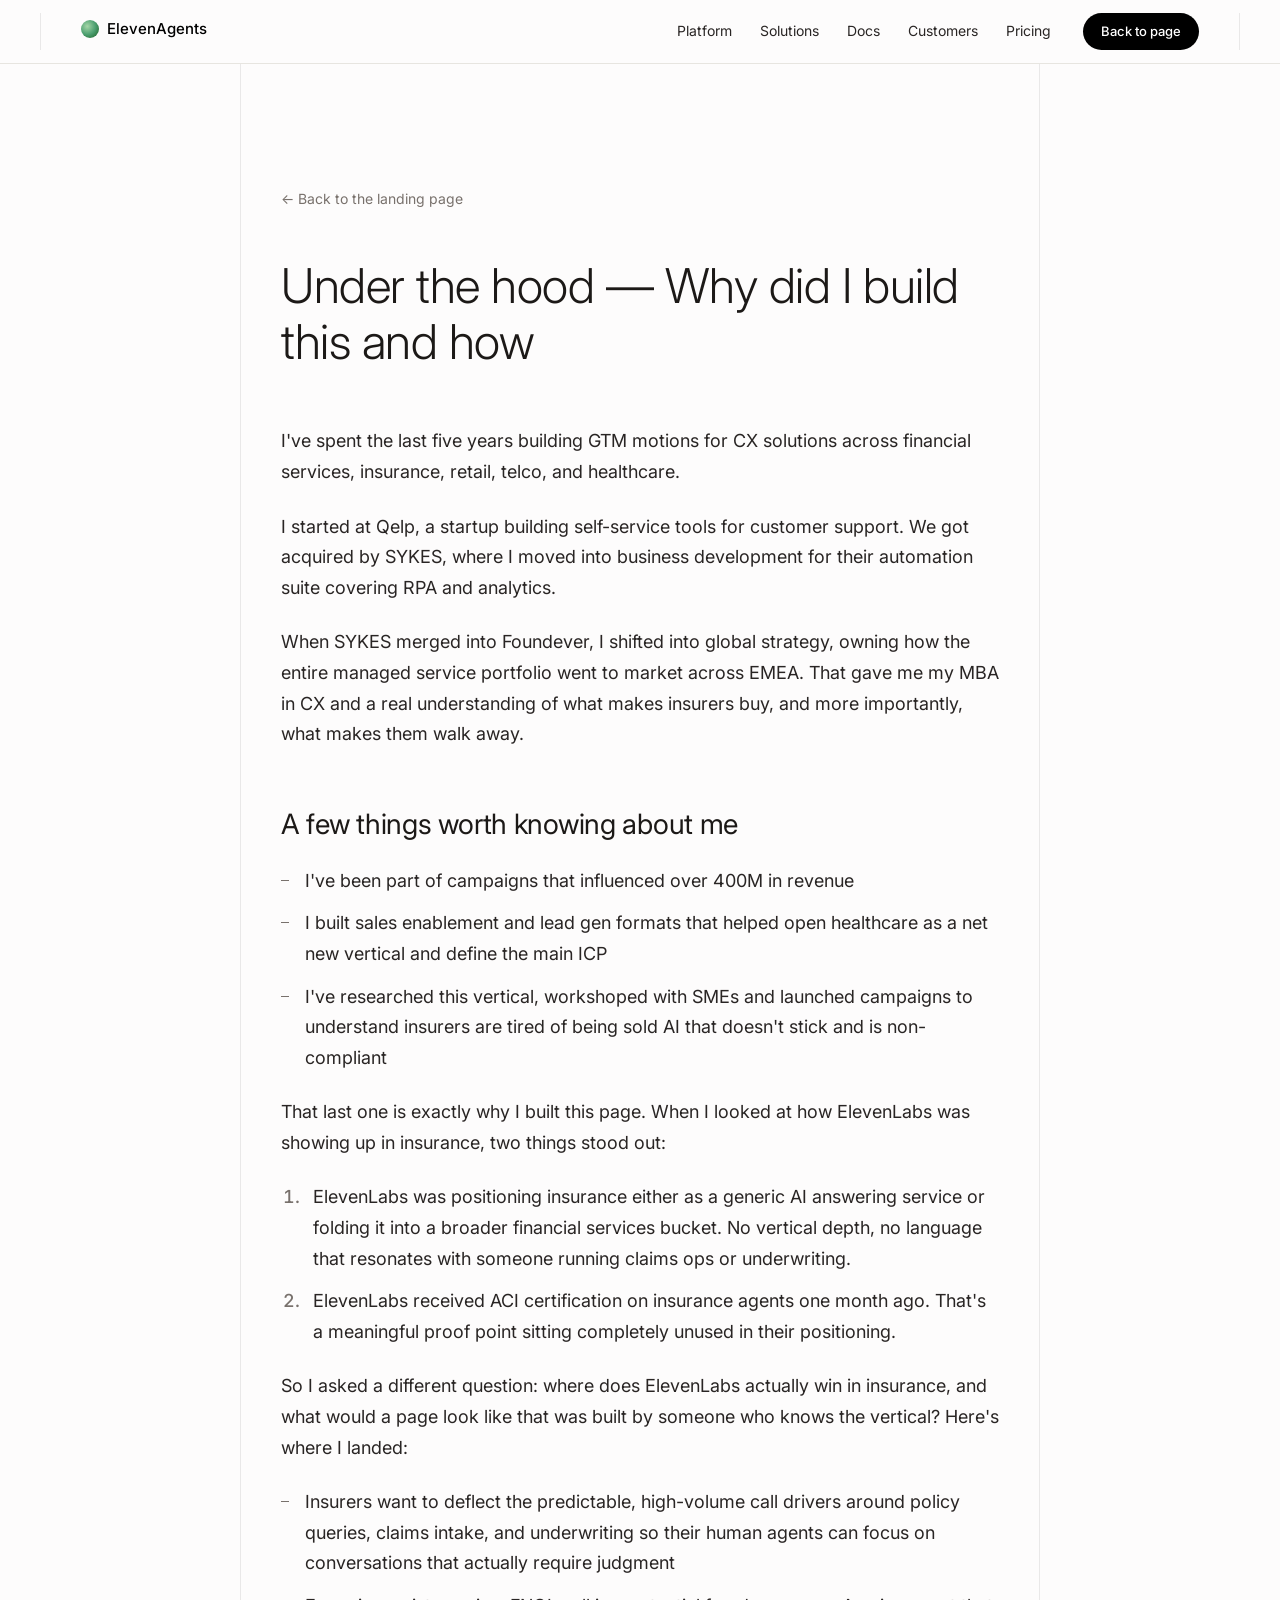
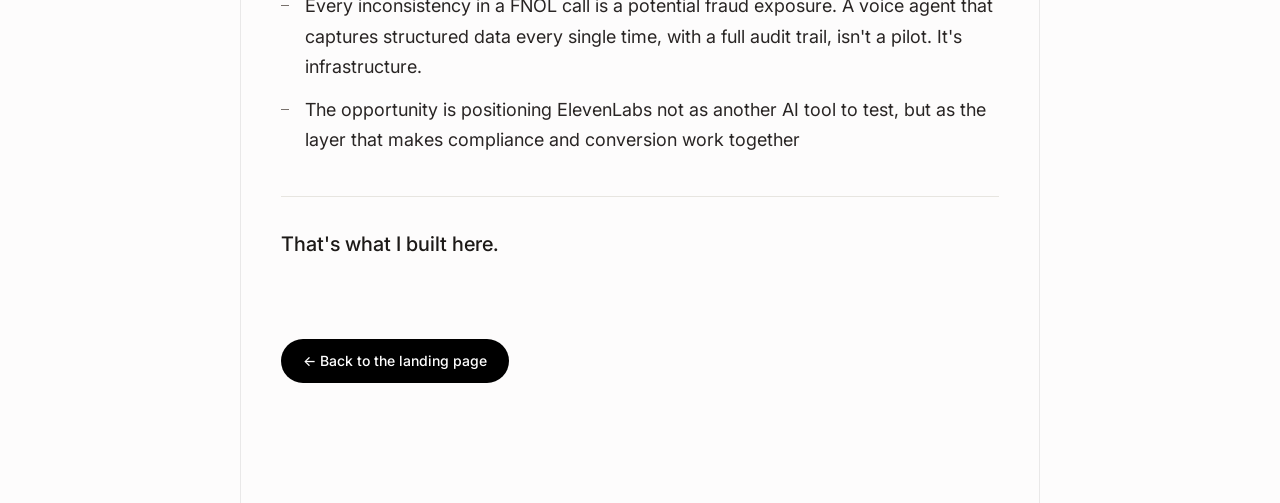
==== commit 1160ff1c: "Swap hero sphere for looping MP4 + tighten article copy - Replace CSS gradient sphere with autoplay/" ====
--- a/under-the-hood.html
+++ b/under-the-hood.html
@@ -57,7 +57,7 @@
         <ul class="article-list">
           <li>I've been part of campaigns that influenced over 400M in revenue</li>
           <li>I built sales enablement and lead gen formats that helped open healthcare as a net new vertical and define the main ICP</li>
-          <li>I've spent a lot of time sitting across from insurers who were tired of being sold AI that doesn't stick</li>
+          <li>I've researched this vertical, workshoped with SMEs and launched campaigns to understand insurers are tired of being sold AI that doesn't stick and is non-compliant</li>
         </ul>
 
         <p>That last one is exactly why I built this page. When I looked at how ElevenLabs was showing up in insurance, two things stood out:</p>
--- a/styles.css
+++ b/styles.css
@@ -315,6 +315,20 @@
   position: relative;
 }
 .sphere.small { width: 100px; height: 100px; }
+.sphere-video {
+  width: 360px;
+  height: 360px;
+  object-fit: contain;
+  background: transparent;
+  pointer-events: none;
+  display: block;
+}
+@media (max-width: 1024px) {
+  .sphere-video { width: 300px; height: 300px; }
+}
+@media (max-width: 640px) {
+  .sphere-video { width: 240px; height: 240px; }
+}
 .sphere::after {
   content: '';
   position: absolute;
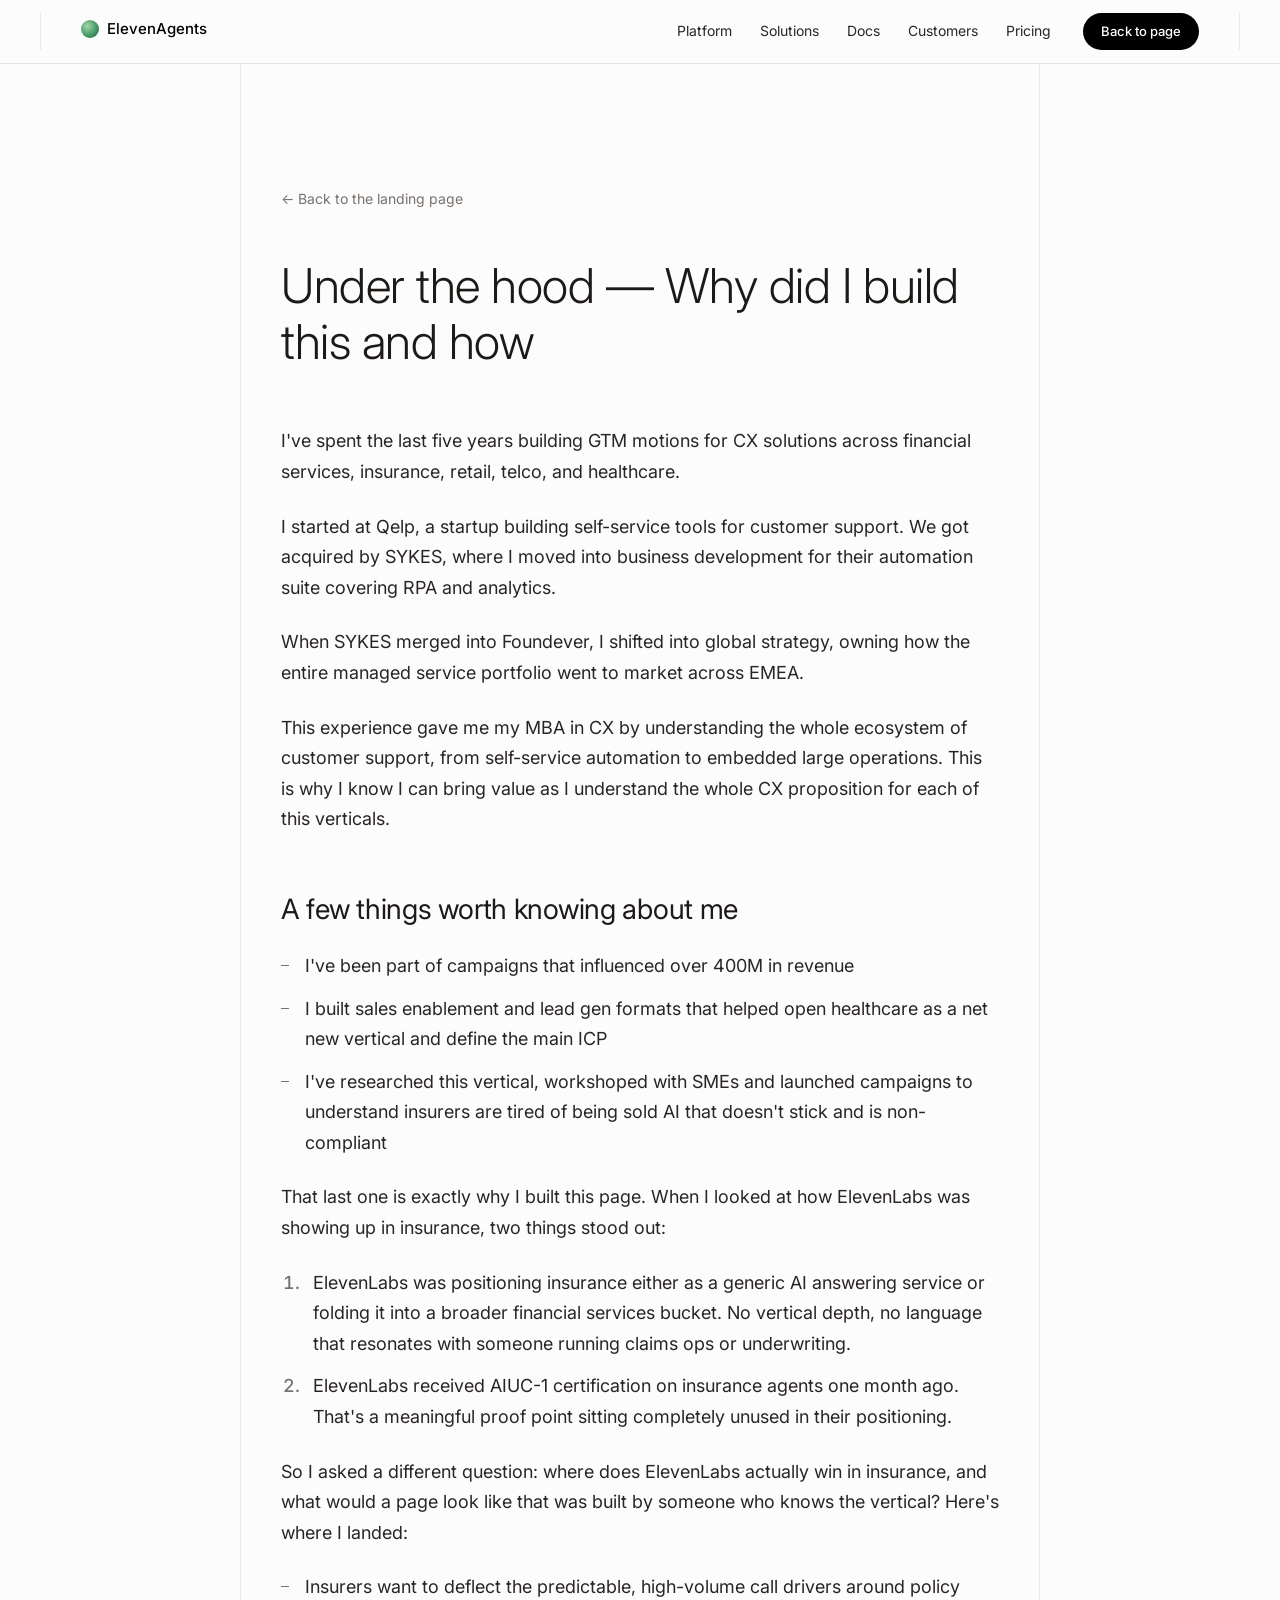
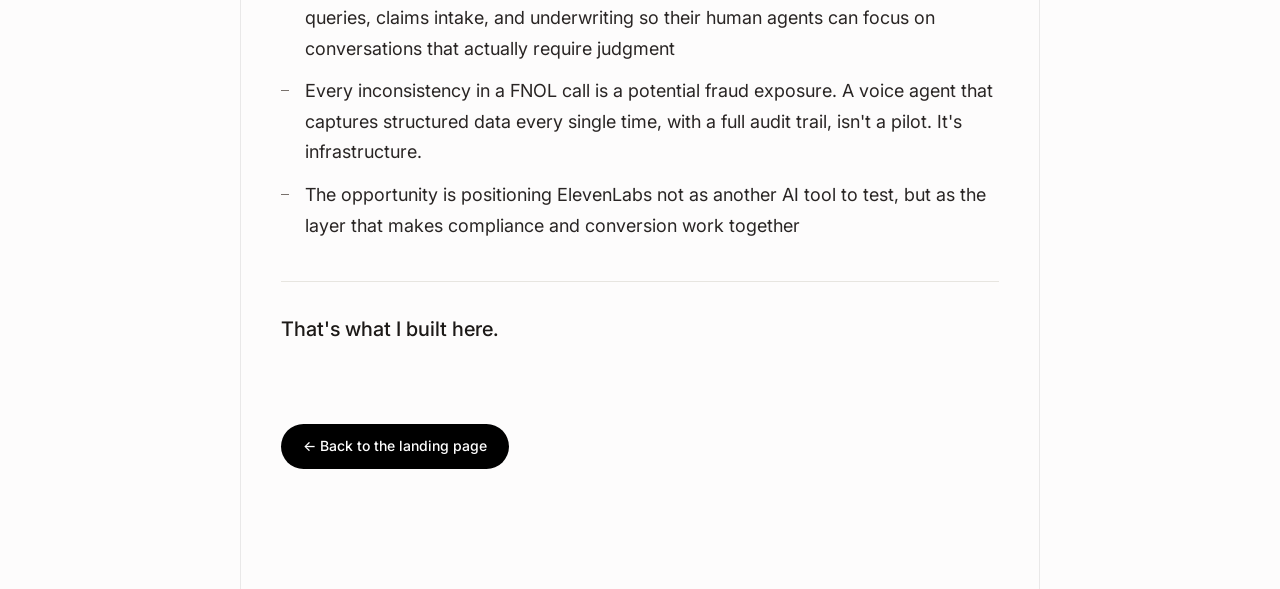
==== commit 164ea510: "Update hero audio toggle, refine under-the-hood copy, add assets Replace hero call/chat widget actio" ====
--- a/under-the-hood.html
+++ b/under-the-hood.html
@@ -50,7 +50,9 @@
 
         <p>I started at Qelp, a startup building self-service tools for customer support. We got acquired by SYKES, where I moved into business development for their automation suite covering RPA and analytics.</p>
 
-        <p>When SYKES merged into Foundever, I shifted into global strategy, owning how the entire managed service portfolio went to market across EMEA. That gave me my MBA in CX and a real understanding of what makes insurers buy, and more importantly, what makes them walk away.</p>
+        <p>When SYKES merged into Foundever, I shifted into global strategy, owning how the entire managed service portfolio went to market across EMEA.</p>
+
+        <p>This experience gave me my MBA in CX by understanding the whole ecosystem of customer support, from self-service automation to embedded large operations. This is why I know I can bring value as I understand the whole CX proposition for each of this verticals.</p>
 
         <h2 class="article-h2">A few things worth knowing about me</h2>
 
@@ -64,7 +66,7 @@
 
         <ol class="article-list article-list-ordered">
           <li>ElevenLabs was positioning insurance either as a generic AI answering service or folding it into a broader financial services bucket. No vertical depth, no language that resonates with someone running claims ops or underwriting.</li>
-          <li>ElevenLabs received ACI certification on insurance agents one month ago. That's a meaningful proof point sitting completely unused in their positioning.</li>
+          <li>ElevenLabs received AIUC-1 certification on insurance agents one month ago. That's a meaningful proof point sitting completely unused in their positioning.</li>
         </ol>
 
         <p>So I asked a different question: where does ElevenLabs actually win in insurance, and what would a page look like that was built by someone who knows the vertical? Here's where I landed:</p>
--- a/styles.css
+++ b/styles.css
@@ -315,19 +315,61 @@
   position: relative;
 }
 .sphere.small { width: 100px; height: 100px; }
+.sphere-video-wrap {
+  position: relative;
+  display: inline-block;
+  line-height: 0;
+}
 .sphere-video {
   width: 360px;
   height: 360px;
   object-fit: contain;
   background: transparent;
-  pointer-events: none;
   display: block;
+}
+.sphere-audio-toggle {
+  position: absolute;
+  bottom: 12px;
+  right: 12px;
+  display: inline-flex;
+  align-items: center;
+  gap: 8px;
+  padding: 10px 16px;
+  background: rgba(255, 255, 255, 0.9);
+  backdrop-filter: blur(8px);
+  -webkit-backdrop-filter: blur(8px);
+  border: 1px solid rgba(0, 0, 0, 0.08);
+  border-radius: var(--el-radius-pill);
+  color: var(--el-gray-900);
+  font-family: var(--el-font);
+  font-size: 13px;
+  font-weight: 500;
+  cursor: pointer;
+  transition: background 0.2s, transform 0.15s, opacity 0.3s;
+  line-height: 1;
+}
+.sphere-audio-toggle:hover {
+  background: var(--el-white);
+  transform: translateY(-1px);
+}
+.sphere-audio-toggle svg {
+  width: 16px;
+  height: 16px;
+  flex-shrink: 0;
+}
+.sphere-audio-toggle .icon-unmuted { display: none; }
+.sphere-audio-toggle[aria-pressed="true"] .icon-muted { display: none; }
+.sphere-audio-toggle[aria-pressed="true"] .icon-unmuted { display: block; }
+.sphere-audio-toggle[aria-pressed="true"] .sphere-audio-label { display: none; }
+.sphere-audio-toggle[aria-pressed="true"] {
+  padding: 10px;
 }
 @media (max-width: 1024px) {
   .sphere-video { width: 300px; height: 300px; }
 }
 @media (max-width: 640px) {
   .sphere-video { width: 240px; height: 240px; }
+  .sphere-audio-toggle { font-size: 12px; padding: 8px 14px; }
 }
 .sphere::after {
   content: '';
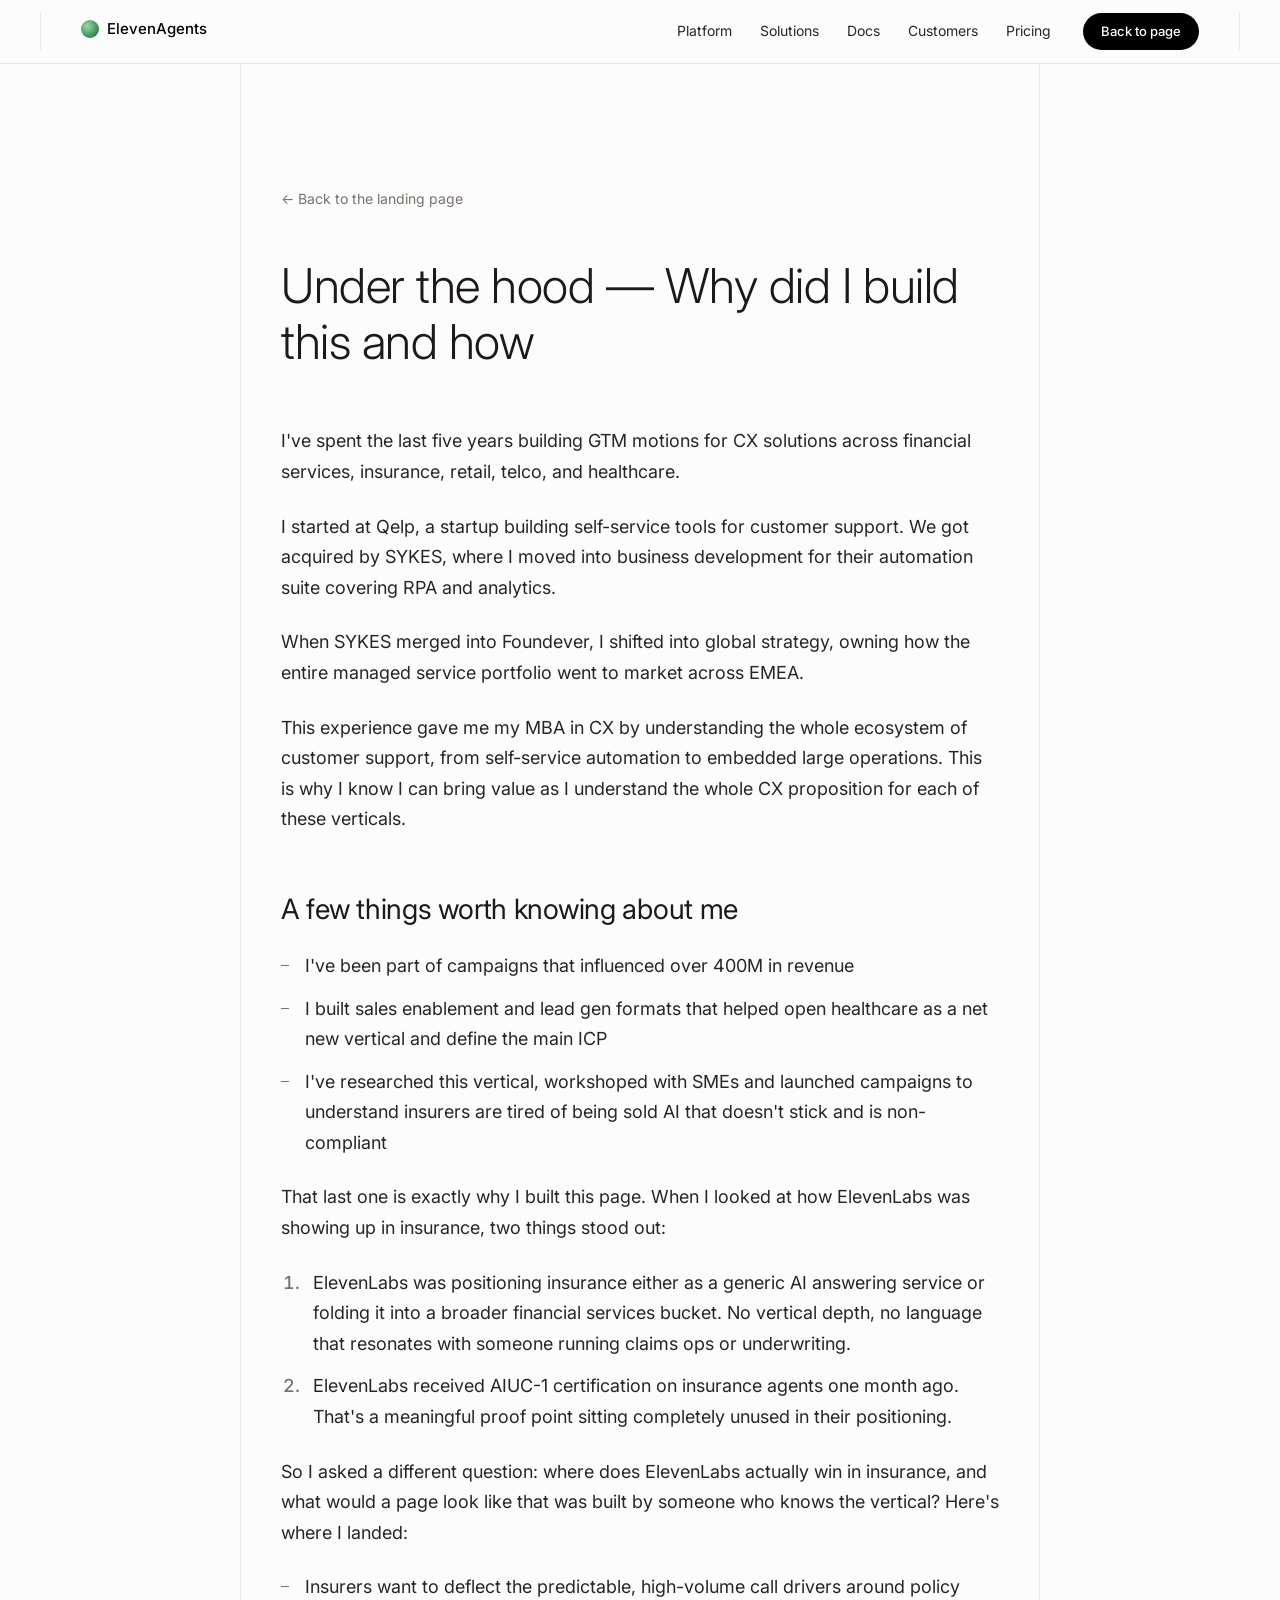
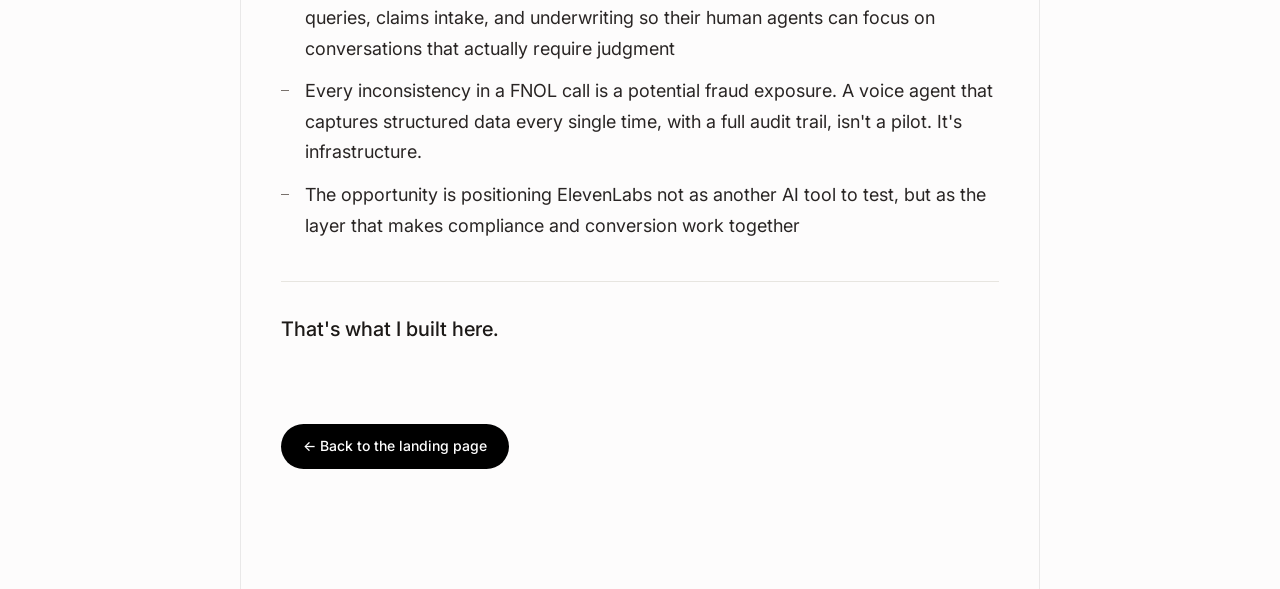
==== commit 51de9fe4: "Simplify audio toggle to text pill, fix typo in under-the-hood Replace speaker icons with a clean "T" ====
--- a/under-the-hood.html
+++ b/under-the-hood.html
@@ -52,7 +52,7 @@
 
         <p>When SYKES merged into Foundever, I shifted into global strategy, owning how the entire managed service portfolio went to market across EMEA.</p>
 
-        <p>This experience gave me my MBA in CX by understanding the whole ecosystem of customer support, from self-service automation to embedded large operations. This is why I know I can bring value as I understand the whole CX proposition for each of this verticals.</p>
+        <p>This experience gave me my MBA in CX by understanding the whole ecosystem of customer support, from self-service automation to embedded large operations. This is why I know I can bring value as I understand the whole CX proposition for each of these verticals.</p>
 
         <h2 class="article-h2">A few things worth knowing about me</h2>
 
--- a/styles.css
+++ b/styles.css
@@ -315,27 +315,24 @@
   position: relative;
 }
 .sphere.small { width: 100px; height: 100px; }
-.sphere-video-wrap {
-  position: relative;
-  display: inline-block;
-  line-height: 0;
-}
 .sphere-video {
   width: 360px;
   height: 360px;
   object-fit: contain;
   background: transparent;
+  pointer-events: none;
   display: block;
 }
+.widget-cta-row {
+  display: flex;
+  align-items: center;
+  gap: 12px;
+}
 .sphere-audio-toggle {
-  position: absolute;
-  bottom: 12px;
-  right: 12px;
   display: inline-flex;
   align-items: center;
-  gap: 8px;
-  padding: 10px 16px;
-  background: rgba(255, 255, 255, 0.9);
+  padding: 10px 20px;
+  background: rgba(255, 255, 255, 0.85);
   backdrop-filter: blur(8px);
   -webkit-backdrop-filter: blur(8px);
   border: 1px solid rgba(0, 0, 0, 0.08);
@@ -345,30 +342,19 @@
   font-size: 13px;
   font-weight: 500;
   cursor: pointer;
-  transition: background 0.2s, transform 0.15s, opacity 0.3s;
+  transition: background 0.2s, transform 0.15s;
   line-height: 1;
 }
 .sphere-audio-toggle:hover {
   background: var(--el-white);
   transform: translateY(-1px);
 }
-.sphere-audio-toggle svg {
-  width: 16px;
-  height: 16px;
-  flex-shrink: 0;
-}
-.sphere-audio-toggle .icon-unmuted { display: none; }
-.sphere-audio-toggle[aria-pressed="true"] .icon-muted { display: none; }
-.sphere-audio-toggle[aria-pressed="true"] .icon-unmuted { display: block; }
-.sphere-audio-toggle[aria-pressed="true"] .sphere-audio-label { display: none; }
-.sphere-audio-toggle[aria-pressed="true"] {
-  padding: 10px;
-}
 @media (max-width: 1024px) {
   .sphere-video { width: 300px; height: 300px; }
 }
 @media (max-width: 640px) {
   .sphere-video { width: 240px; height: 240px; }
+  .widget-cta-row { flex-direction: column; gap: 8px; }
   .sphere-audio-toggle { font-size: 12px; padding: 8px 14px; }
 }
 .sphere::after {
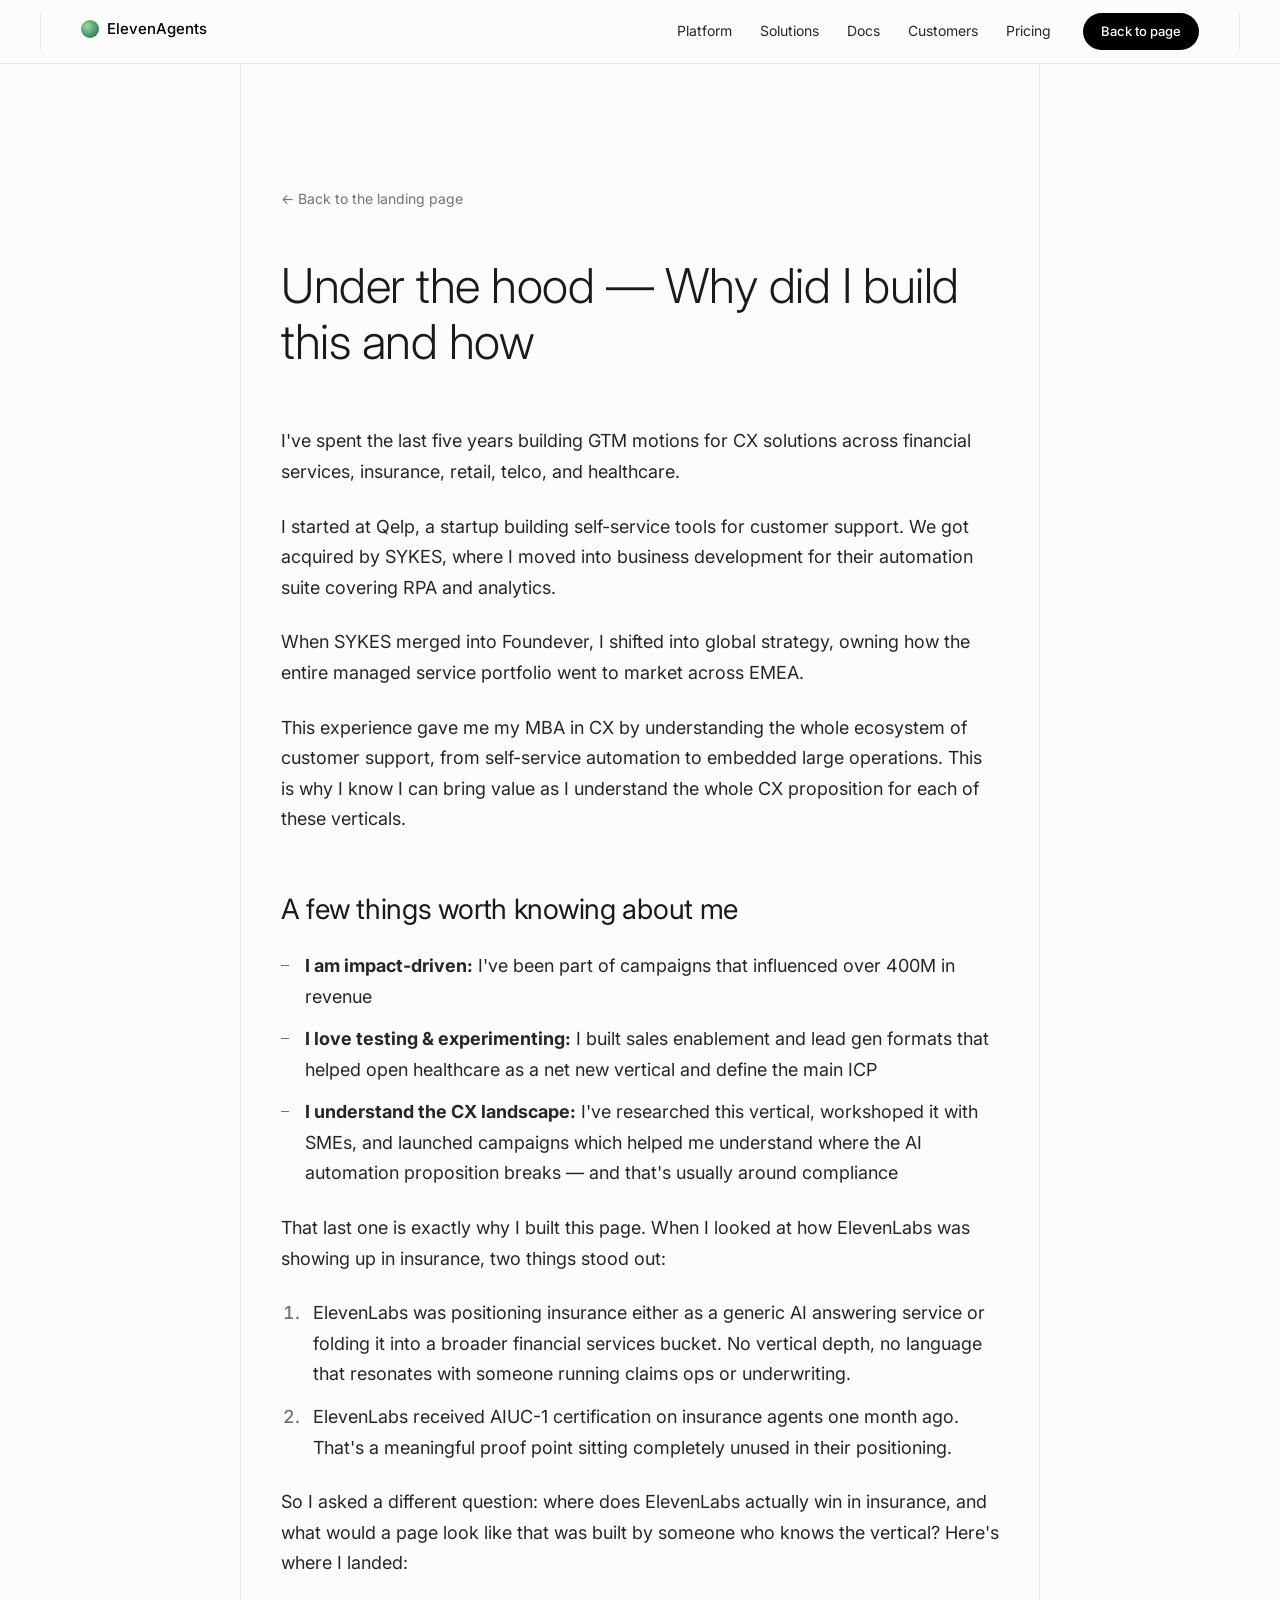
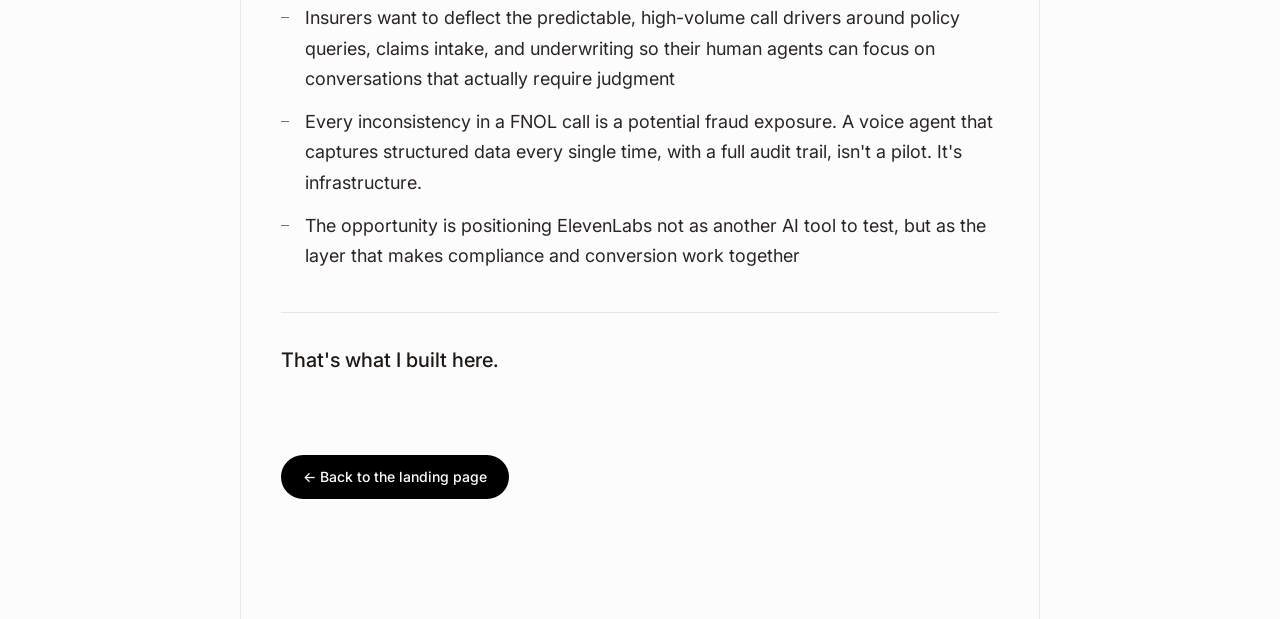
==== commit 72fd28d9: "Add bold labels to under-the-hood bullet points Co-Authored-By: Claude Opus 4.6 (1M context) <norepl" ====
--- a/under-the-hood.html
+++ b/under-the-hood.html
@@ -57,9 +57,9 @@
         <h2 class="article-h2">A few things worth knowing about me</h2>
 
         <ul class="article-list">
-          <li>I've been part of campaigns that influenced over 400M in revenue</li>
-          <li>I built sales enablement and lead gen formats that helped open healthcare as a net new vertical and define the main ICP</li>
-          <li>I've researched this vertical, workshoped with SMEs and launched campaigns to understand insurers are tired of being sold AI that doesn't stick and is non-compliant</li>
+          <li><strong>I am impact-driven:</strong> I've been part of campaigns that influenced over 400M in revenue</li>
+          <li><strong>I love testing &amp; experimenting:</strong> I built sales enablement and lead gen formats that helped open healthcare as a net new vertical and define the main ICP</li>
+          <li><strong>I understand the CX landscape:</strong> I've researched this vertical, workshoped it with SMEs, and launched campaigns which helped me understand where the AI automation proposition breaks — and that's usually around compliance</li>
         </ul>
 
         <p>That last one is exactly why I built this page. When I looked at how ElevenLabs was showing up in insurance, two things stood out:</p>
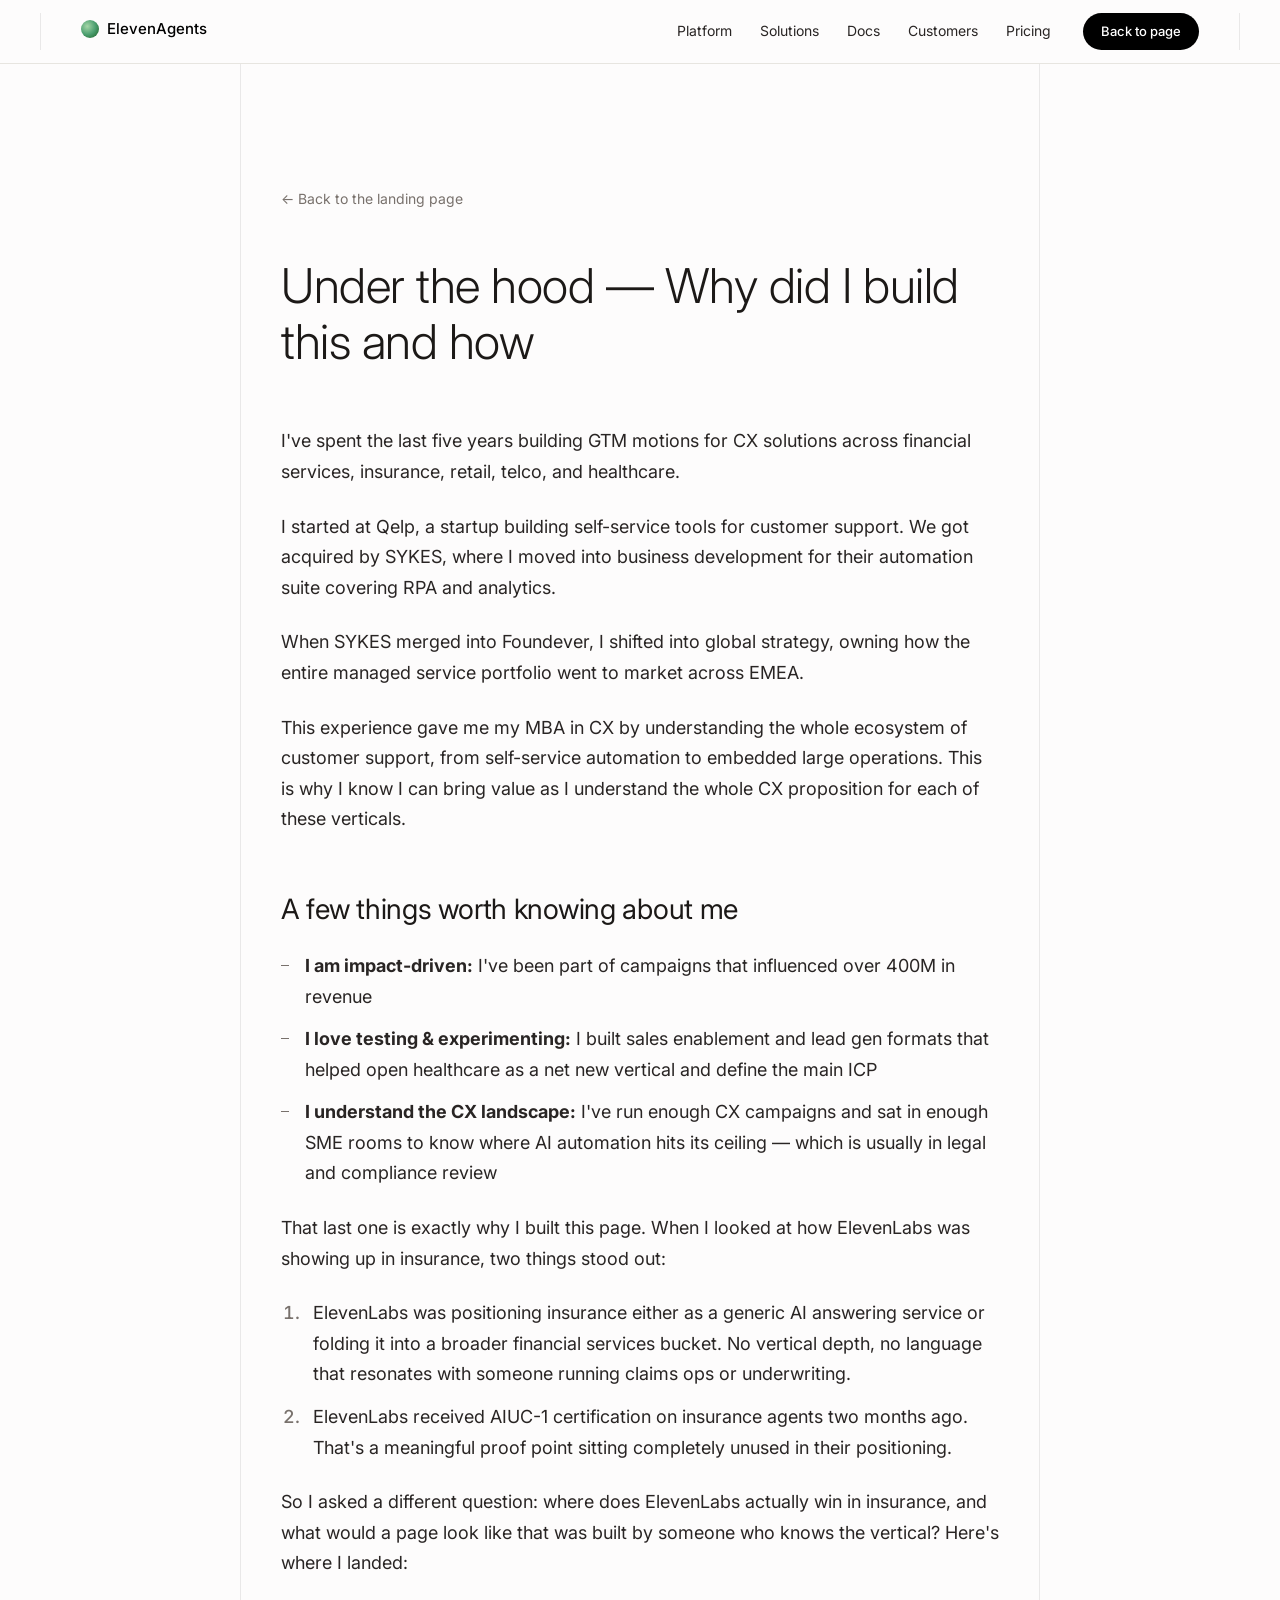
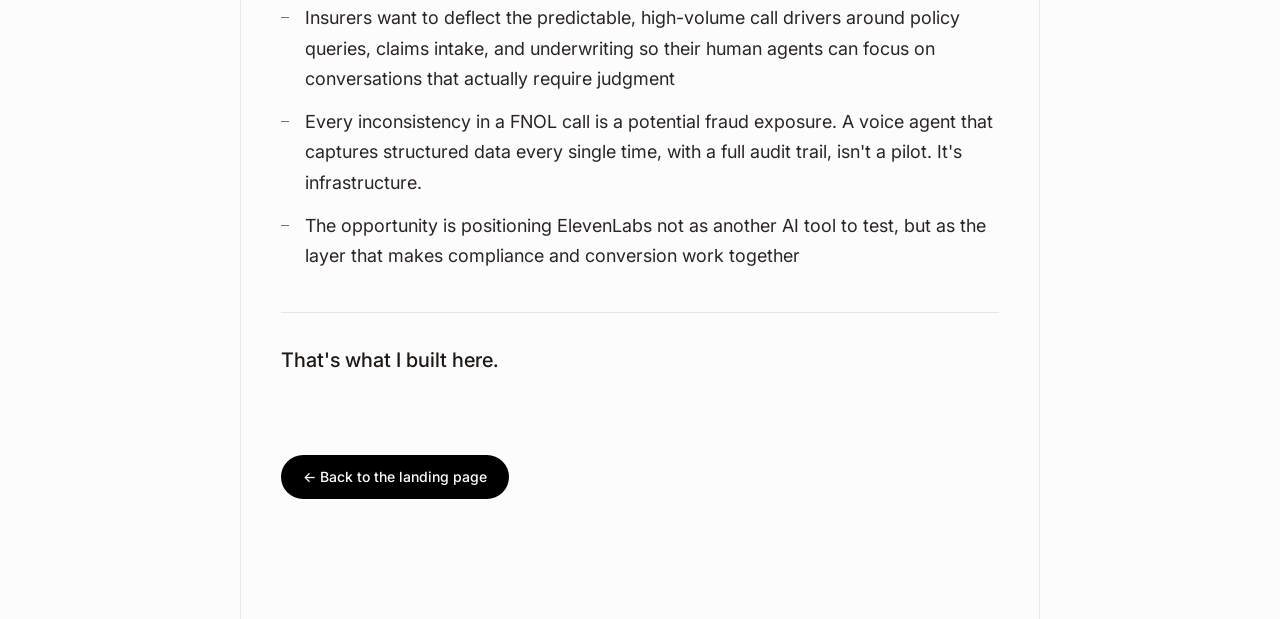
==== commit cbab294d: "Update CX landscape bullet and fix certification timeline Co-Authored-By: Claude Opus 4.6 (1M contex" ====
--- a/under-the-hood.html
+++ b/under-the-hood.html
@@ -59,14 +59,14 @@
         <ul class="article-list">
           <li><strong>I am impact-driven:</strong> I've been part of campaigns that influenced over 400M in revenue</li>
           <li><strong>I love testing &amp; experimenting:</strong> I built sales enablement and lead gen formats that helped open healthcare as a net new vertical and define the main ICP</li>
-          <li><strong>I understand the CX landscape:</strong> I've researched this vertical, workshoped it with SMEs, and launched campaigns which helped me understand where the AI automation proposition breaks — and that's usually around compliance</li>
+          <li><strong>I understand the CX landscape:</strong> I've run enough CX campaigns and sat in enough SME rooms to know where AI automation hits its ceiling — which is usually in legal and compliance review</li>
         </ul>
 
         <p>That last one is exactly why I built this page. When I looked at how ElevenLabs was showing up in insurance, two things stood out:</p>
 
         <ol class="article-list article-list-ordered">
           <li>ElevenLabs was positioning insurance either as a generic AI answering service or folding it into a broader financial services bucket. No vertical depth, no language that resonates with someone running claims ops or underwriting.</li>
-          <li>ElevenLabs received AIUC-1 certification on insurance agents one month ago. That's a meaningful proof point sitting completely unused in their positioning.</li>
+          <li>ElevenLabs received AIUC-1 certification on insurance agents two months ago. That's a meaningful proof point sitting completely unused in their positioning.</li>
         </ol>
 
         <p>So I asked a different question: where does ElevenLabs actually win in insurance, and what would a page look like that was built by someone who knows the vertical? Here's where I landed:</p>
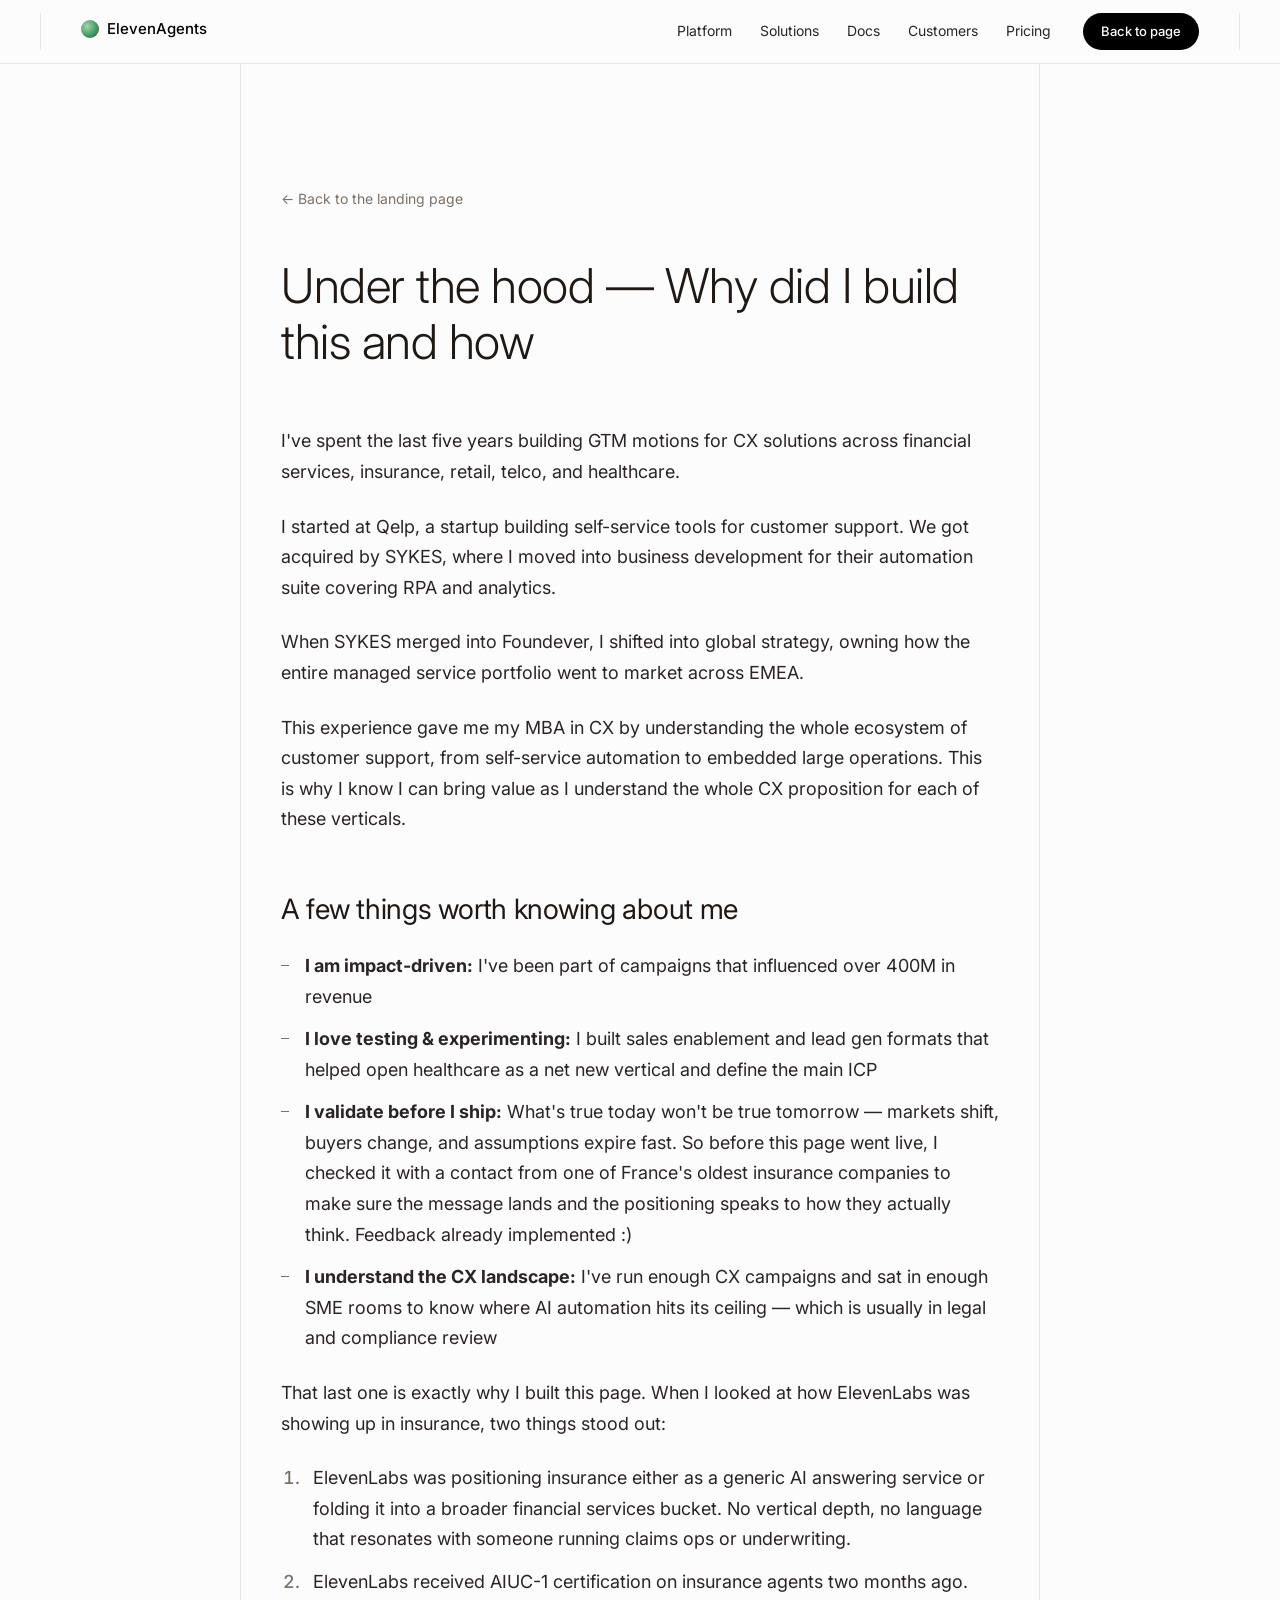
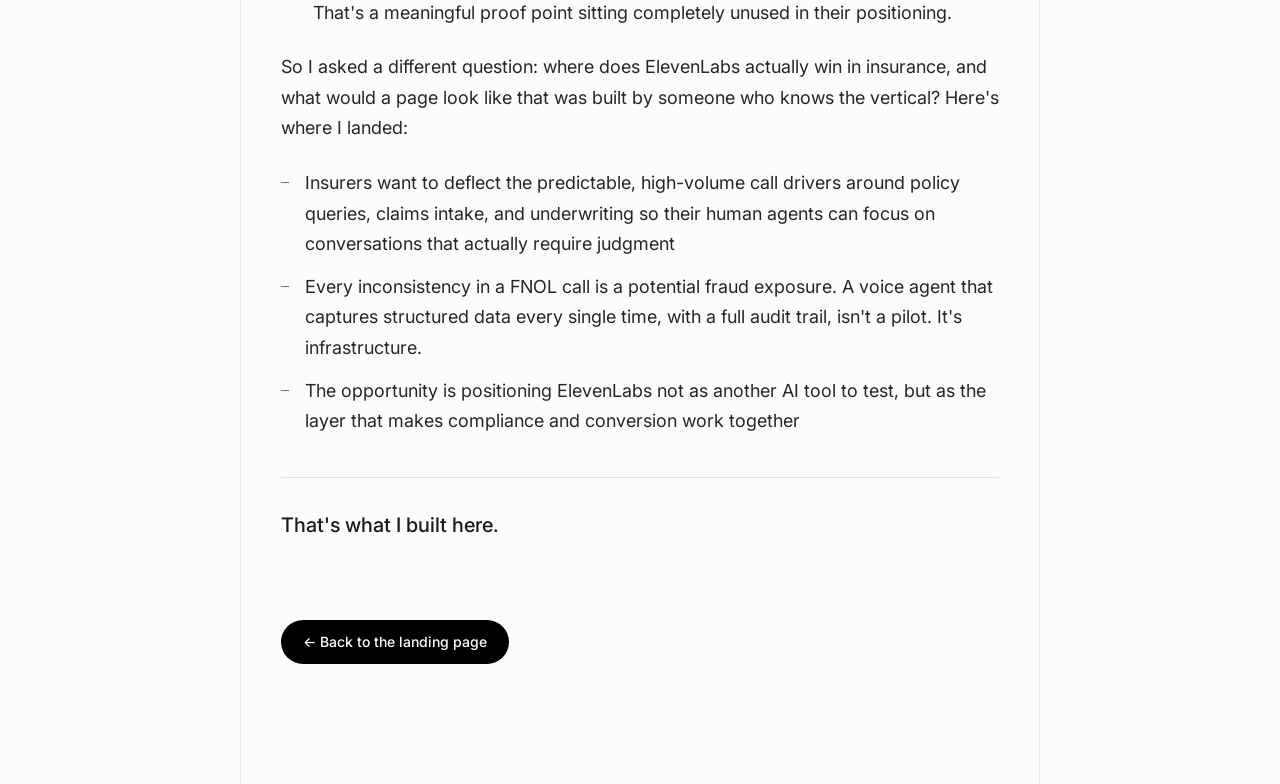
==== commit 3e6b6583: "Reorder bullet points: move validate-before-ship to 3rd position Co-Authored-By: Claude Opus 4.6 (1M" ====
--- a/under-the-hood.html
+++ b/under-the-hood.html
@@ -59,6 +59,7 @@
         <ul class="article-list">
           <li><strong>I am impact-driven:</strong> I've been part of campaigns that influenced over 400M in revenue</li>
           <li><strong>I love testing &amp; experimenting:</strong> I built sales enablement and lead gen formats that helped open healthcare as a net new vertical and define the main ICP</li>
+          <li><strong>I validate before I ship:</strong> What's true today won't be true tomorrow — markets shift, buyers change, and assumptions expire fast. So before this page went live, I checked it with a contact from one of France's oldest insurance companies to make sure the message lands and the positioning speaks to how they actually think. Feedback already implemented :)</li>
           <li><strong>I understand the CX landscape:</strong> I've run enough CX campaigns and sat in enough SME rooms to know where AI automation hits its ceiling — which is usually in legal and compliance review</li>
         </ul>
 
--- a/styles.css
+++ b/styles.css
@@ -329,25 +329,9 @@
   gap: 12px;
 }
 .sphere-audio-toggle {
-  display: inline-flex;
-  align-items: center;
-  padding: 10px 20px;
-  background: rgba(255, 255, 255, 0.85);
-  backdrop-filter: blur(8px);
-  -webkit-backdrop-filter: blur(8px);
-  border: 1px solid rgba(0, 0, 0, 0.08);
-  border-radius: var(--el-radius-pill);
-  color: var(--el-gray-900);
-  font-family: var(--el-font);
-  font-size: 13px;
-  font-weight: 500;
   cursor: pointer;
-  transition: background 0.2s, transform 0.15s;
-  line-height: 1;
-}
-.sphere-audio-toggle:hover {
-  background: var(--el-white);
-  transform: translateY(-1px);
+  box-sizing: border-box;
+  line-height: 1.6;
 }
 @media (max-width: 1024px) {
   .sphere-video { width: 300px; height: 300px; }
@@ -378,7 +362,7 @@
   gap: 32px;
 }
 .widget-cta {
-  margin-top: 8px;
+  margin-top: 0;
   background: rgba(255, 255, 255, 0.85);
   backdrop-filter: blur(8px);
   -webkit-backdrop-filter: blur(8px);
@@ -386,7 +370,7 @@
   color: var(--el-gray-900);
   font-size: 13px;
   font-weight: 500;
-  padding: 10px 20px;
+  padding: 12px 24px;
   transition: background 0.2s, transform 0.15s;
 }
 .widget-cta:hover {
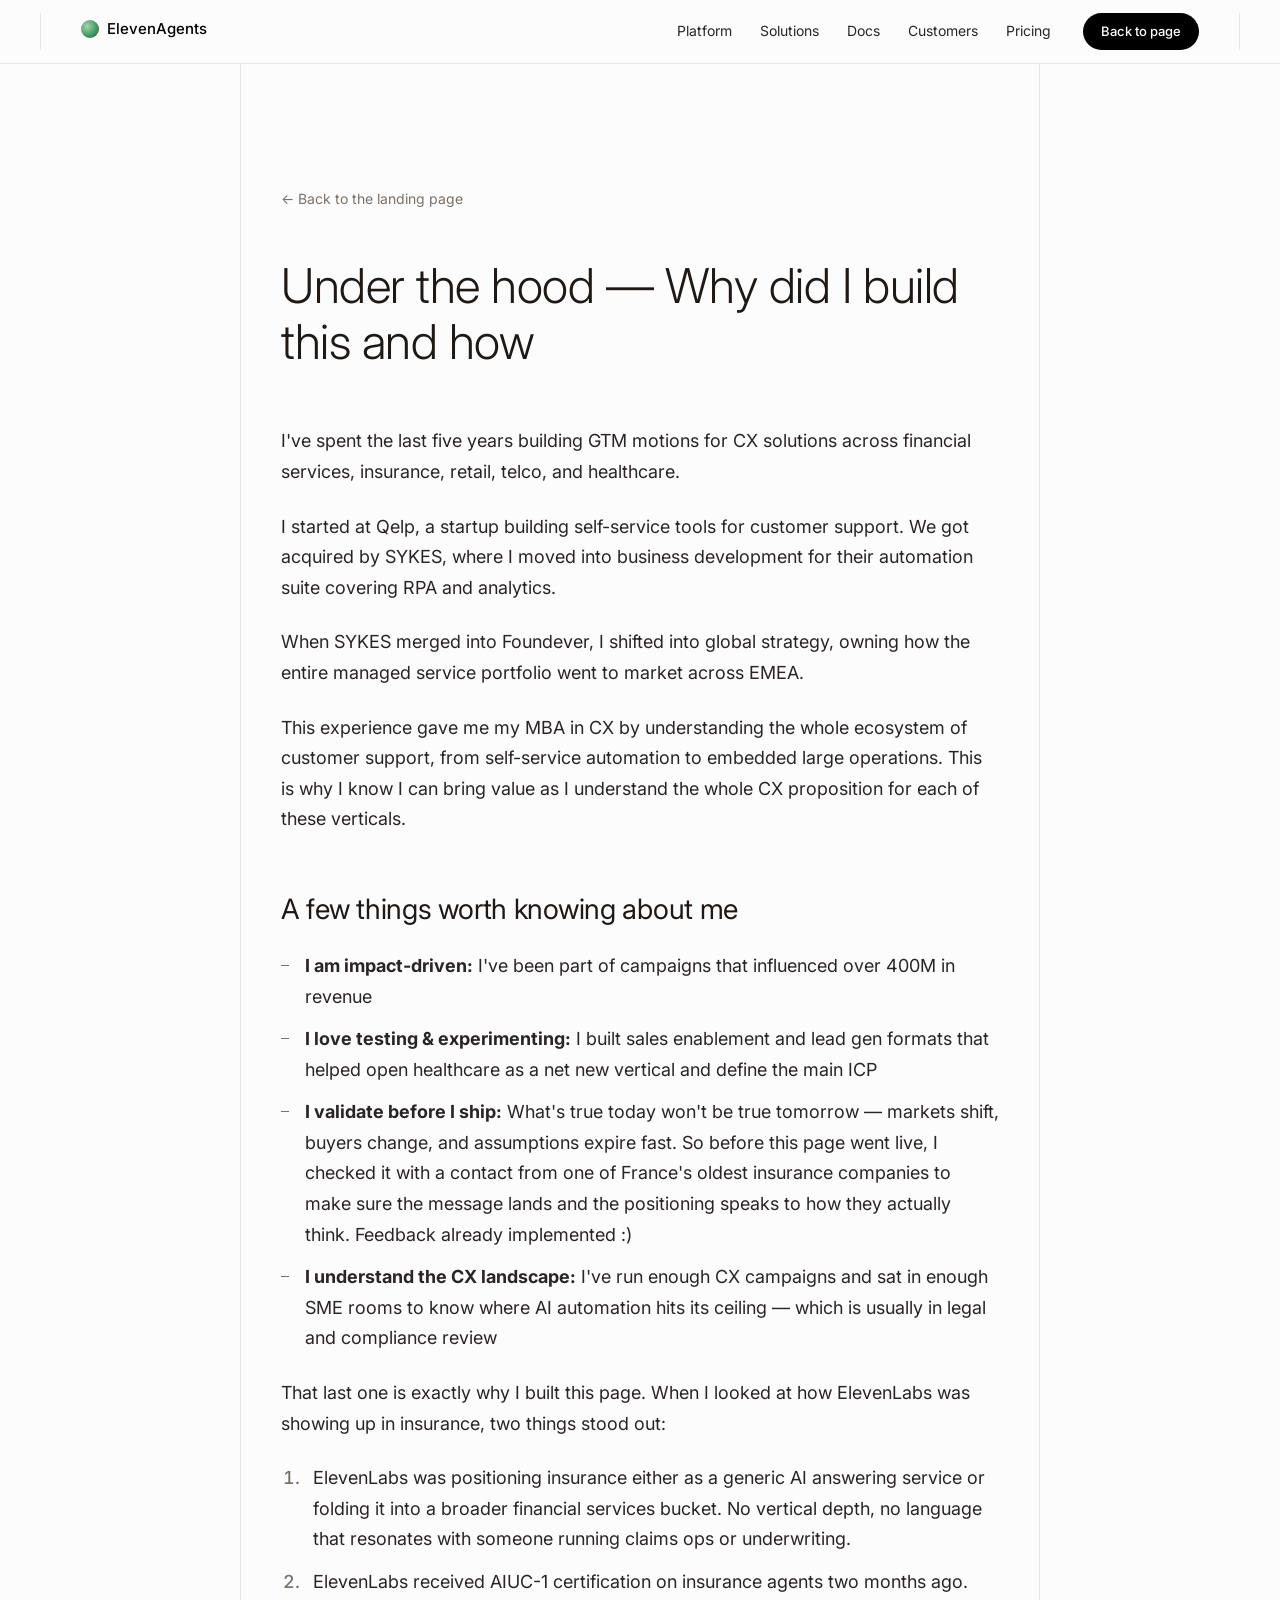
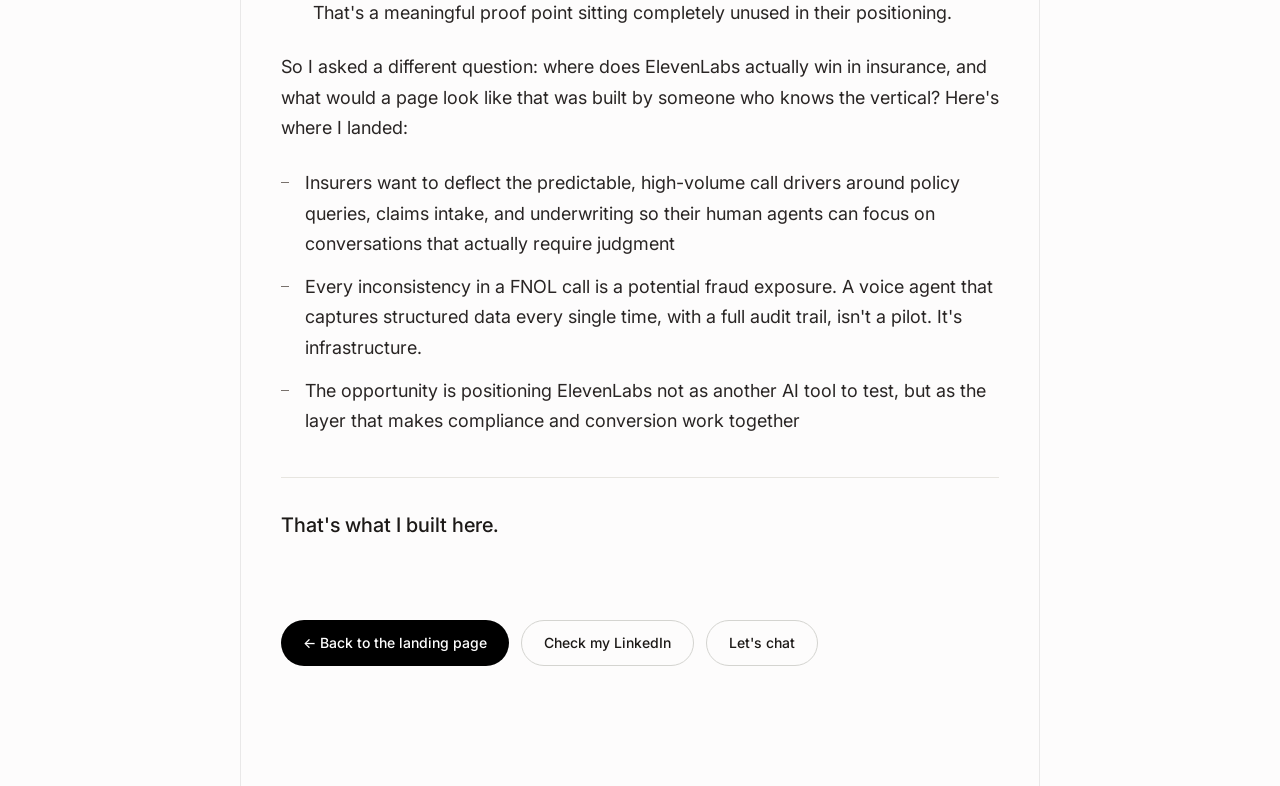
==== commit 763fcaa5: "Add LinkedIn and email buttons to under-the-hood footer Co-Authored-By: Claude Opus 4.6 (1M context)" ====
--- a/under-the-hood.html
+++ b/under-the-hood.html
@@ -83,6 +83,8 @@
 
       <div class="article-footer-cta">
         <a href="index.html" class="btn btn-primary">← Back to the landing page</a>
+        <a href="https://www.linkedin.com/in/raluca-mitran/" target="_blank" class="btn btn-outline">Check my LinkedIn</a>
+        <a href="mailto:rm.mitran@gmail.com" class="btn btn-outline">Let's chat</a>
       </div>
     </div>
   </section>
--- a/styles.css
+++ b/styles.css
@@ -468,6 +468,8 @@
   margin-top: 80px;
   display: flex;
   justify-content: flex-start;
+  gap: 12px;
+  flex-wrap: wrap;
 }
 
 @media (max-width: 768px) {
